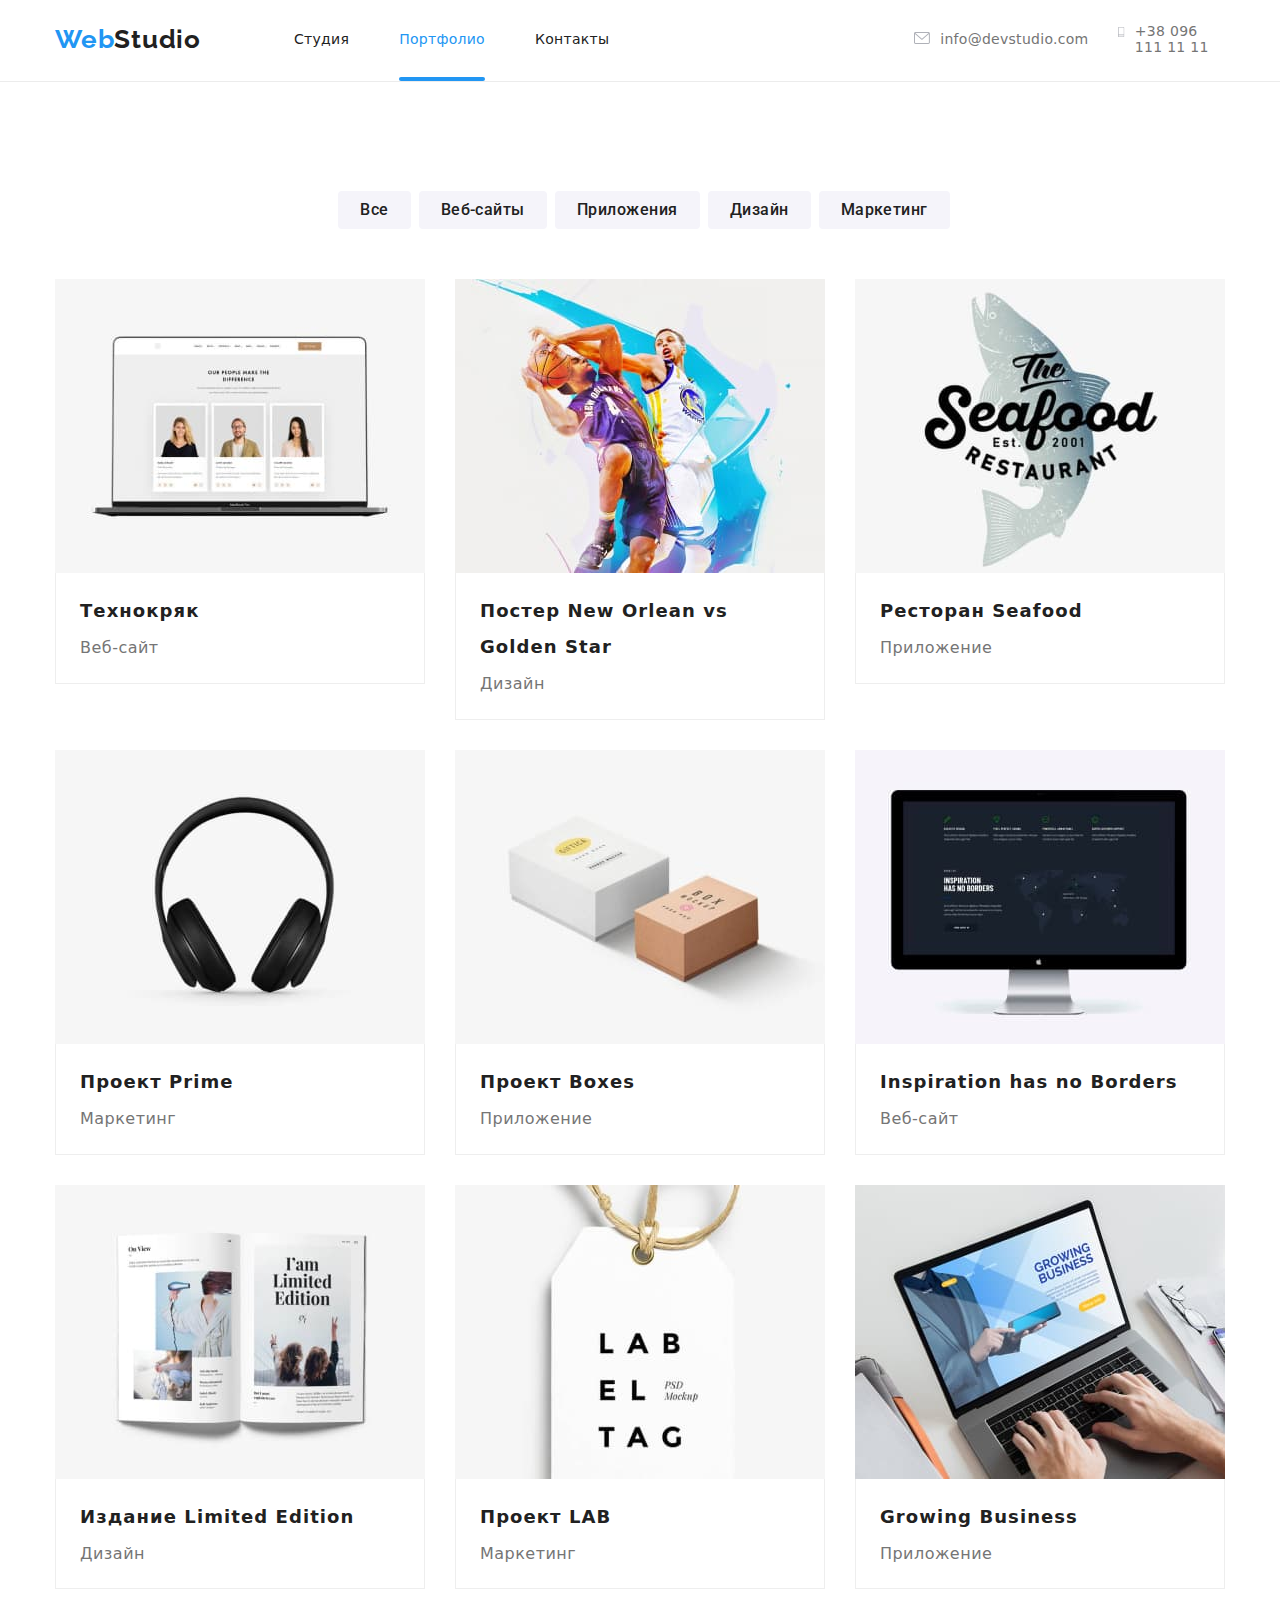
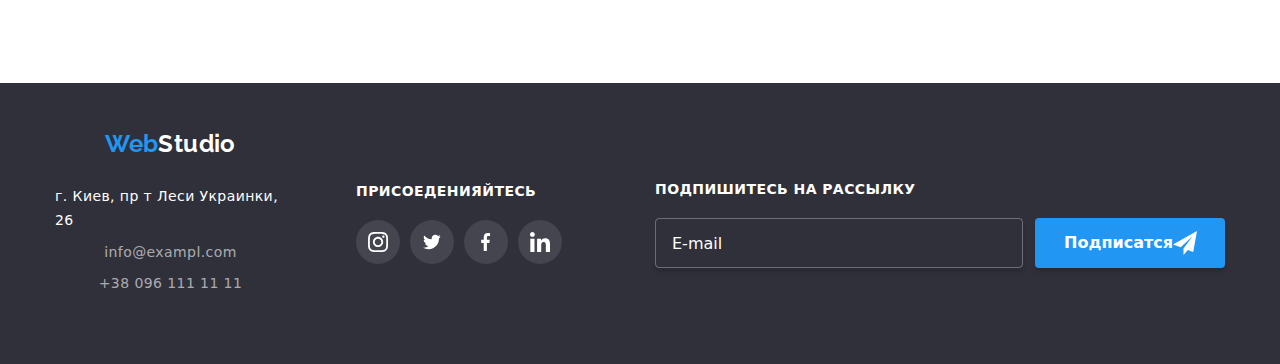
==== portfolio.html @ 2aa5ea55 "первая заливка" ====
<!DOCTYPE html>
<html lang="en">
<head>
    <meta charset="UTF-8">
    <meta http-equiv="X-UA-Compatible" content="IE=edge">
    <meta name="viewport" content="width=device-width, initial-scale=1.0">
    <title>portfolio</title>
    <!-- <link href="./styles.css" rel="stylesheet"> -->
        <link rel="stylesheet" href="./css/styles.min.css" />
    <link href="https://fonts.googleapis.com/css2?family=Raleway:wght@700&family=Roboto:wght@400;500;700;900&display=swap"
        rel="stylesheet">
        <link rel="stylesheet" href="https://cdnjs.cloudflare.com/ajax/libs/modern-normalize/0.2.0/modern-normalize.min.css" />
</head>
<body>
    <header id="dd" class="header ">
    
        <div class="container header_container">
            <a class="logo logo-header" href="index.html">Web<span class="header-logo_span">Studio</span></a>
            <ul class="menu menu-navigation ">
                <li class="menu-navigation_item">
                    <a class="current-page current-link" href="index.html "><span>Студия</span></a>
                </li>
                <li class=" menu-navigation_item">
                    <a class="portfolio-current-page current-page menu-navigation_portfolio" href="portfolio.html">Портфолио</a>
                </li>
                <li class=" menu-navigation_item">
                    <a class="current-link current-page" href="">Контакты</a>
                </li>
            </ul>
            <button type="button" class="menu-button " aria-expanded="false" data-menu-button>
                <svg class="menu-button_animate" width="40" height="40" aria-label="Переключатель мобилного меню">
                    <use class="icon-cross" href="./images/sprite.svg#icon-x-mobil"></use>
                    <use class="icon-menu" href="./images/sprite.svg#icon-3-line"></use>
                </svg>
            </button>
            <div class="mobile-window" data-menu>
                <div class="mob-navigation">
                    <ul class="menu mob-menu-navigation ">
                        <li class="mob-menu-navigation_item ">
                            <a class=" mob-link " href=" "><span>Студия</span></a>
                        </li>
                        <li class="mob-menu-navigation_item">
                            <a class=" mob-link" href="portfolio.html">Портфолио</a>
                        </li>
                        <li class="mob-menu-navigation_item">
                            <a class=" mob-link" href="">Контакты</a>
                        </li>
                    </ul>
                </div>
    
                <div class="mob-contacts">
                    <a class="mob-contacts-tel" href="tel:+380961111111">
                        +38 096 111 11 11</a>
                    <a class="mob-contacts-mail " href="mailto:info@devstudio.com">
                        info@devstudio.com</a>
                    <div class="mob-social-sessions">
                        <ul class="mob-social-sessions-list menu">
                            <li class="mob-social-sessions-item"> <a href="" class="mob-social-sessions-link">instagram</a>
                            </li>
                            <li class="mob-social-sessions-item"> <a href="" class="mob-social-sessions-link">twitter</a>
                            </li>
                            <li class="mob-social-sessions-item"> <a href="" class="mob-social-sessions-link">facebook</a>
                            </li>
                            <li class="mob-social-sessions-item"> <a href="" class="mob-social-sessions-link">linkedln</a>
                            </li>
    
                        </ul>
    
                    </div>
                </div>
    
            </div>
            </nav>
    
            <div class="contacts ">
    
                <a class="contact_link contact_link--first  " href="mailto:info@devstudio.com">
                    <svg class="contacts_icon  " width="16" height="12">
                        <use href="./images/sprite.svg#icon-mail"></use>
                    </svg>info@devstudio.com</a>
    
                <a class="contact_link" href="tel:+380961111111">
    
                    <svg class="contacts_icon " width="10" height="16">
                        <use href="./images/sprite.svg#icon-mobilka"></use>
                    </svg>+38 096 111 11 11</a>
            </div>
    
    
        </div>
    </header>
    <!-- <header id="dd" class="header ">
        <div class="container header_container">
    <a class="logo logo-header" href="index.html">Web<span class="header-logo_span">Studio</span></a>
    <ul class="menu menu-navigation ">
        <li class="menu-navigation_item">
            <a class="current-page current-link" href="index.html "><span>Студия</span></a>
        </li>
        <li class=" menu-navigation_item">
            <a class="portfolio-current-page current-page menu-navigation_portfolio" href="portfolio.html">Портфолио</a>
        </li>
        <li class=" menu-navigation_item">
            <a class="current-link current-page" href="">Контакты</a>
        </li>
    </ul>
    <button type="button" class="menu-button " aria-expanded="false" data-menu-button>
        <svg class="menu-button_animate" width="40" height="40" aria-label="Переключатель мобилного меню">
            <use class="icon-cross" href="./images/sprite.svg#icon-x-mobil"></use>
            <use class="icon-menu" href="./images/sprite.svg#icon-3-line"></use>
        </svg>
    </button>
    <div class="mobile-window" data-menu>
        <div class="mob-navigation">
            <ul class="menu mob-menu-navigation ">
                <li class="mob-menu-navigation_item ">
                    <a class=" mob-link " href=" "><span>Студия</span></a>
                </li>
                <li class="mob-menu-navigation_item">
                    <a class=" mob-link" href="portfolio.html">Портфолио</a>
                </li>
                <li class="mob-menu-navigation_item">
                    <a class=" mob-link" href="">Контакты</a>
                </li>
            </ul>
        </div>
    
        <div class="mob-contacts">
            <a class="mob-contacts-tel" href="tel:+380961111111">
                +38 096 111 11 11</a>
            <a class="mob-contacts-mail " href="mailto:info@devstudio.com">
                info@devstudio.com</a>
            <div class="mob-social-sessions">
                <ul class="mob-social-sessions-list menu">
                    <li class="mob-social-sessions-item"> <a href="" class="mob-social-sessions-link">instagram</a></li>
                    <li class="mob-social-sessions-item"> <a href="" class="mob-social-sessions-link">twitter</a></li>
                    <li class="mob-social-sessions-item"> <a href="" class="mob-social-sessions-link">facebook</a></li>
                    <li class="mob-social-sessions-item"> <a href="" class="mob-social-sessions-link">linkedln</a></li>
    
                </ul>
    
            </div>
        </div>
      
            <div class="contacts ">
    
                <a class="contact_link contact_link--first  " href="mailto:info@devstudio.com">
                    <svg class="contacts_icon  " width="16" height="12">
                        <use href="./images/sprite.svg#icon-mail"></use>
                    </svg>info@devstudio.com</a>
    
                <a class="contact_link" href="tel:+380961111111">
    
                    <svg class="contacts_icon " width="10" height="16">
                        <use href="./images/sprite.svg#icon-mobilka"></use>
                    </svg>+38 096 111 11 11</a>
            </div>
    
        </div>
    </header> -->
    <main>
        <section class="hero-portfolio">
            <div class="container container-potfolio-hero">
            <h1 class="portfolio-title visually-hidden">Filter</h1>
                <ul class="directions-list menu">
                <li class="directions-list_item ">
                    <button class="directions-list_button" type="button">Все</button>
                </li>
                <li class="directions-list_item ">
                    <button class="directions-list_button" type="button">Веб-сайты</button>
                </li>
                <li class="directions-list_item">
                    <button class="directions-list_button" type="button">Приложения</button>
                </li>
                <li class="directions-list_item">
                    <button class="directions-list_button" type="button">Дизайн</button>
                </li>
                <li class="directions-list_item">
                    <button class=" directions-list_button" type="button">Маркетинг</button>
                </li>
            </ul>
</div>
<div class=" texnocrack container">
            <ul class="texnocrack_grid menu ">
                <li class="texnocrack_item ">
                    <a href="#smd" class="texnocrack_link">      
                        <div class="texnocrack_image-wrapper"> 

                            <picture>
                                <source srcset="./images/portfolio/desktop/portfoliolink1desktop.jpg 1x, ./images/portfolio/desktop/portfoliolink1desktop@2x.jpg 2x"
                                    type="image/jpeg" media="(min-width: 1200px)" />
                            
                                <source srcset="./images/portfolio/tablet/portfoliolink1tablet.jpg 1x, ./images/portfolio/tablet/portfoliolink1tablet@2x.jpg 2x" type="image/jpeg"
                                    media="(min-width: 768px)" />
                            
                                <source srcset="./images/portfolio/mobile/portfoliolink1mobile.jpg 1x, ./images/portfolio/mobile/portfoliolink1mobile@2x.jpg 2x" type="image/jpeg"
                                    media="(max-width: 767px)" />

                             <img class="texnocrack_image" src="./images/ноутбук.jpg" alt="ноут" width="450" /> 
                            </picture>

                           
                                <div class="texnocrack_screen-wrapper">
                                    <p class="texnocrack_screen">Технокряк это современная площадка распространения коронавируса. 
                                                 Компании используют эту платформу для цифрового
                                                 шпионажа и атак на защищённые сервера конкурентов</p>
                                                
                                </div>
                        </div>
                        <div class="texnocrack_trumb container-project-li">  
                            <h3 class="texnocrack_h">Технокряк</h3>
                                <p class="texnocrack_p">Веб-сайт</p>
                        </div> 
                     </a>
                </li>

                <li class="texnocrack_item">
                    <a href="#smd" class="texnocrack_link">
                        <div class="texnocrack_image-wrapper">
                                <picture>
                                    <source
                                        srcset="./images/portfolio/desktop/portfoliolink2desktop.jpg 1x, ./images/portfolio/desktop/portfoliolink2desktop@2x.jpg 2x"
                                        type="image/jpeg" media="(min-width: 1200px)" />
                                
                                    <source
                                        srcset="./images/portfolio/tablet/portfoliolink2tablet.jpg 1x, ./images/portfolio/tablet/portfoliolink2tablet@2x.jpg 2x"
                                        type="image/jpeg" media="(min-width: 768px)" />
                                
                                    <source
                                        srcset="./images/portfolio/mobile/portfoliolink2mobile.jpg 1x, ./images/portfolio/mobile/portfoliolink2mobile@2x.jpg 2x"
                                        type="image/jpeg" media="(max-width: 767px)" />
                                
                                    <img class="texnocrack_image" src="./images/баскетбол.jpg" alt="ресторан" width="450" />
                                </picture>

                                <div class="texnocrack_screen-wrapper">
                                    <p class="texnocrack_screen">
                                                Технокряк это современная площадка распространения коронавируса.
                                                Компании используют эту платформу для цифрового
                                                шпионажа и атак на защищённые сервера конкурентов</p>
                                </div>
                        </div>
                    <div class="texnocrack_trumb">
                        <h3 class="texnocrack_h">Постер New Orlean vs Golden Star</h3>
                            <p class="texnocrack_p">Дизайн</p>
                   </div>
                   </a>
                </li>

                <li class="texnocrack_item">
                    <a href="#smd" class="texnocrack_link">
                        <div class="texnocrack_image-wrapper">
                                <picture>
                                    <source
                                        srcset="./images/portfolio/desktop/portfoliolink3desktop.jpg 1x, ./images/portfolio/desktop/portfoliolink3desktop@2x.jpg 2x"
                                        type="image/jpeg" media="(min-width: 1200px)" />
                                
                                    <source
                                        srcset="./images/portfolio/tablet/portfoliolink3tablet.jpg 1x, ./images/portfolio/tablet/portfoliolink3tablet@2x.jpg 2x"
                                        type="image/jpeg" media="(min-width: 768px)" />
                                
                                    <source
                                        srcset="./images/portfolio/mobile/portfoliolink3mobile.jpg 1x, ./images/portfolio/mobile/portfoliolink3mobile@2x.jpg 2x"
                                        type="image/jpeg" media="(max-width: 767px)" />
                                
                                    <img class="texnocrack_image" src="./images/ресторан.jpg" alt="ресторан" width="450" />
                                </picture>
                       
                               <div class="texnocrack_screen-wrapper">
                                  <p class="texnocrack_screen">Технокряк это современная площадка распространения коронавируса.
                                                 Компании используют эту платформу для цифрового
                                                 шпионажа и атак на защищённые сервера конкурентов </p>
                                </div>
                        </div>
                    <div class="texnocrack_trumb"> 
                        <h3 class="texnocrack_h">Ресторан Seafood</h3>
                            <p class="texnocrack_p">Приложение</p>
                    </div>
                    </a>
                </li>

                <li class="texnocrack_item">
                    <a href="#smd" class="texnocrack_link">
                        <div class="texnocrack_image-wrapper">
                            <picture>
                                <source
                                    srcset="./images/portfolio/desktop/portfoliolink4desktop.jpg 1x, ./images/portfolio/desktop/portfoliolink4desktop@2x.jpg 2x"
                                    type="image/jpeg" media="(min-width: 1200px)" />
                            
                                <source
                                    srcset="./images/portfolio/tablet/portfoliolink4tablet.jpg 1x, ./images/portfolio/tablet/portfoliolink4tablet@2x.jpg 2x"
                                    type="image/jpeg" media="(min-width: 768px)" />
                            
                                <source
                                    srcset="./images/portfolio/mobile/portfoliolink4mobile.jpg 1x, ./images/portfolio/mobile/portfoliolink4mobile@2x.jpg 2x"
                                    type="image/jpeg" media="(max-width: 767px)" />
                            
                                <img class="texnocrack_image" src="./images/наушники.jpg" alt="наушники" width="450" />
                            </picture>
                          
                                <div class="texnocrack_screen-wrapper">
                                    <p class="texnocrack_screen">Технокряк это современная площадка распространения коронавируса.
                                                Компании используют эту платформу для цифрового
                                                шпионажа и атак на защищённые сервера конкурентов</p>
                                </div>
                        </div>
                    <div class="texnocrack_trumb">  
                        <h3 class="texnocrack_h">Проект Prime</h3>
                           <p class="texnocrack_p">Маркетинг</p>
                    </div>
                    </a>
                </li>

                <li class="texnocrack_item">
                    <a href="#smd" class="texnocrack_link">
                        <div class="texnocrack_image-wrapper">
                            <picture>
                                <source
                                    srcset="./images/portfolio/desktop/portfoliolink5desktop.jpg 1x, ./images/portfolio/desktop/portfoliolink5desktop@2x.jpg 2x"
                                    type="image/jpeg" media="(min-width: 1200px)" />
                            
                                <source
                                    srcset="./images/portfolio/tablet/portfoliolink5tablet.jpg 1x, ./images/portfolio/tablet/portfoliolink5tablet@2x.jpg 2x"
                                    type="image/jpeg" media="(min-width: 768px)" />
                            
                                <source
                                    srcset="./images/portfolio/mobile/portfoliolink5mobile.jpg 1x, ./images/portfolio/mobile/portfoliolink5mobile@2x.jpg 2x"
                                    type="image/jpeg" media="(max-width: 767px)" />
                            
                                <img class="texnocrack_image" src="./images/коробки.jpg" alt="коробки" width="450" />
                            </picture>
                        
                                <div class="texnocrack_screen-wrapper">
                                    <p class="texnocrack_screen">Технокряк это современная площадка распространения коронавируса.
                                                Компании используют эту платформу для цифрового
                                                шпионажа и атак на защищённые сервера конкурентов</p>
                                </div>
                       </div>
                    <div class="texnocrack_trumb">
                        <h3 class="texnocrack_h">Проект Boxes</h3>
                        <p class="texnocrack_p">Приложение</p>
                    </div>
                    </a>
                </li>

                <li class="texnocrack_item">
                    <a href="#smd" class="texnocrack_link">
                        <div class="texnocrack_image-wrapper">
                                <picture>
                                    <source
                                        srcset="./images/portfolio/desktop/portfoliolink6desktop.jpg 1x, ./images/portfolio/desktop/portfoliolink6desktop@2x.jpg 2x"
                                        type="image/jpeg" media="(min-width: 1200px)" />
                                
                                    <source
                                        srcset="./images/portfolio/tablet/portfoliolink6tablet.jpg 1x, ./images/portfolio/tablet/portfoliolink6tablet@2x.jpg 2x"
                                        type="image/jpeg" media="(min-width: 768px)" />
                                
                                    <source
                                        srcset="./images/portfolio/mobile/portfoliolink6mobile.jpg 1x, ./images/portfolio/mobile/portfoliolink6mobile@2x.jpg 2x"
                                        type="image/jpeg" media="(max-width: 767px)" />
                                
                                    <img class="texnocrack_image" src="./images/монитор.jpg" alt="монитор" width="450" />
                                </picture>
                            
                                <div class="texnocrack_screen-wrapper">
                                    <p class="texnocrack_screen">Технокряк это современная площадка распространения коронавируса.
                                                Компании используют эту платформу для цифрового
                                                шпионажа и атак на защищённые сервера конкурентов</p>
                                </div>
                    </div>
                     <div class="texnocrack_trumb">
                        <h3 class="texnocrack_h">Inspiration has no Borders</h3>
                        <p class="texnocrack_p">Веб-сайт</p>
                    </div>
                    </a>
                </li>

                <li class="texnocrack_item"> 
                    <a href="#smd" class="texnocrack_link">
                        <div class="texnocrack_image-wrapper">
                            <picture>
                                <source
                                    srcset="./images/portfolio/desktop/portfoliolink7desktop.jpg 1x, ./images/portfolio/desktop/portfoliolink7desktop@2x.jpg 2x"
                                    type="image/jpeg" media="(min-width: 1200px)" />
                            
                                <source
                                    srcset="./images/portfolio/tablet/portfoliolink7tablet.jpg 1x, ./images/portfolio/tablet/portfoliolink7tablet@2x.jpg 2x"
                                    type="image/jpeg" media="(min-width: 768px)" />
                            
                                <source
                                    srcset="./images/portfolio/mobile/portfoliolink7mobile.jpg 1x, ./images/portfolio/mobile/portfoliolink7mobile@2x.jpg 2x"
                                    type="image/jpeg" media="(max-width: 767px)" />
                            
                                <img class="texnocrack_image" src="./images/книга.jpg" alt="книга" width="450" />
                            </picture>
           
                                <div class="texnocrack_screen-wrapper">
                                      <p class="texnocrack_screen">Технокряк это современная площадка распространения коронавируса.
                                                 Компании используют эту платформу для цифрового
                                                 шпионажа и атак на защищённые сервера конкурентов</p>
                       
                                </div>
                        </div>
                     <div class="texnocrack_trumb">
                        <h3 class="texnocrack_h">Издание Limited Edition</h3>
                        <p class="texnocrack_p">Дизайн</p>
                     </div>
                    </a>
                </li>

                <li class="texnocrack_item">
                    <a href="#smd" class="texnocrack_link">
                        <div class="texnocrack_image-wrapper ">
                                <picture>
                                    <source
                                        srcset="./images/portfolio/desktop/portfoliolink8desktop.jpg 1x, ./images/portfolio/desktop/portfoliolink8desktop@2x.jpg 2x"
                                        type="image/jpeg" media="(min-width: 1200px)" />
                                
                                    <source
                                        srcset="./images/portfolio/tablet/portfoliolink8tablet.jpg 1x, ./images/portfolio/tablet/portfoliolink8tablet@2x.jpg 2x"
                                        type="image/jpeg" media="(min-width: 768px)" />
                                
                                    <source
                                        srcset="./images/portfolio/mobile/portfoliolink8mobile.jpg 1x, ./images/portfolio/mobile/portfoliolink8mobile@2x.jpg 2x"
                                        type="image/jpeg" media="(max-width: 767px)" />
                                
                                    <img class="texnocrack_image" src="./images/этикетка.jpg" alt="этикетка" width="450" />
                                </picture>

                                <div class="texnocrack_screen-wrapper">
                                  <p class="texnocrack_screen">Технокряк это современная площадка распространения коронавируса.
                                             Компании используют эту платформу для цифрового
                                             шпионажа и атак на защищённые сервера конкурентов</p>
                                </div>
                        </div>
                    <div class="texnocrack_trumb">
                        <h3 class="texnocrack_h">Проект LAB</h3>
                        <p class="texnocrack_p">Маркетинг</p>
                    </div>
                    </a>
                </li>

                <li class="texnocrack_item">
                    <a href="#smd" class="texnocrack_link">
                        <div class="texnocrack_image-wrapper">
                            <picture>
                                <source
                                    srcset="./images/portfolio/desktop/portfoliolink9desktop.jpg 1x, ./images/portfolio/desktop/portfoliolink9desktop@2x.jpg 2x"
                                    type="image/jpeg" media="(min-width: 1200px)" />
                            
                                <source
                                    srcset="./images/portfolio/tablet/portfoliolink9tablet.jpg 1x, ./images/portfolio/tablet/portfoliolink9tablet@2x.jpg 2x"
                                    type="image/jpeg" media="(min-width: 768px)" />
                            
                                <source
                                    srcset="./images/portfolio/mobile/portfoliolink9mobile.jpg 1x, ./images/portfolio/mobile/portfoliolink9mobile@2x.jpg 2x"
                                    type="image/jpeg" media="(max-width: 767px)" />
                            
                                <img  class="texnocrack_image" src="./images/ноутбук1.jpg" alt="ноутбук1" width="450" />
                            </picture>
                
                                <div class="texnocrack_screen-wrapper">
                                    <p class="texnocrack_screen ">Технокряк это современная площадка распространения коронавируса.
                                            Компании используют эту платформу для цифрового
                                            шпионажа и атак на защищённые сервера конкурентов</p>
                                </div>
                        </div>
                    <div class="texnocrack_trumb">
                         <h3 class="texnocrack_h">Growing Business</h3>
                         <p class="texnocrack_p">Приложение</p>
                    </div> 
                   </a> 
                 </li>
             
            </ul>
            </div>
        </section>

    <!-- </main> -->
    <footer class="footer">
        <div class="footer_container container">
    
            <div class="footer-contacts">
               <a class="logo logo-link logo-position" href="#header">Web<span class="logo_label">Studio</span></a>
                <address class="address ">г. Киев, пр т Леси Украинки, 26</address>
                <ul class="menu menu-contacts">
                    <li>
                        <a class="mail menu-contacts_link " href="mailto:info@exampl.com">info@exampl.com</a>
                    </li> 
                    <li>
                        <a class="tel menu-contacts_link" href="tel:+380961111111">+38 096 111 11 11</a>
                    </li>
                </ul>
            </div>
    
            <div class="footer-icons ">
                <div class="footer-icons_p"><p class="footer-icons-title">Присоеденияйтесь</p></div>
                <ul class="menu menu-icons">
    
                    <li>
                        <a class="menu-icons_card menu-icons_card-first " href="" target="_blank" rel="noopener noreferrer">
                            <svg class="nk-icon" width="20" height="20">
                                <use href="./images/sprite.svg#icon-foto"></use>
                            </svg></a>
                    </li>
                    <li>
                        <a class="menu-icons_card " href="" target="_blank" rel="noopener noreferrer">
                            <svg class="nk-icon" width="20 " height="16">
                                <use href="./images/sprite.svg#icon-twitter"></use>
                            </svg></a>
                    </li>
                    <li>
                        <a class="menu-icons_card" href="" target="_blank" rel="noopener noreferrer">
                            <svg class="nk-icon" width="10" height="20">
                                <use href="./images/sprite.svg#icon-facebook"></use>
                            </svg></a>
                    </li>
                    <li>
                        <a class="menu-icons_card" href="" target="_blank" rel="noopener noreferrer">
                            <svg class="nk-icon" width="20" height="20">
                                <use href="./images/sprite.svg#icon-instagram"></use>
                            </svg></a>
                    </li>
                </ul>
            </div>
            <div class=" form-wrapper">
                <p class="form-wrapper_p footer-icons-title">Подпишитесь на рассылку</p>
                <form class="footer-form">
                    <label for="footer_email"></label>
                    <div class="input-button">
                        <input type="email" name="email" id="footer_email" class="input-footer" placeholder="E-mail">
                        <button type="submit" class="button-footer ">Подписатся
                            <svg class=" airbus-icon" width="24" height="24">
                                <use href="./images/icons.svg#icon-airbus"></use>
                            </svg></button>
                    </div>
                </form>
            </div>
        </div>
    </footer>
<script src="./js/mobile-menu.js"></script>
</body>
</html>
---- css/styles.min.css ----
:root{--brand-color:#E5E5E5;--header-color:#FFFFFF;--nk-color:#F5F4FA;--hero-footer:#2F303A;--blue-color:#2196F3;--h-color:#212121;--brand-letter:#757575;--link-font:'Raleway', sans-serif;--title-h:font-weight: 500}.container{padding-left:15px;padding-right:15px;width:100%;margin-right:auto;margin-left:auto}@media screen and (min-width: 480px){.container{max-width:480px}}@media screen and (min-width: 768px){.container{max-width:768px}}@media screen and (min-width: 1200px){.container{max-width:1200px}}body{background-color:var(--brand-color);font-family:'Roboto', sans-serif;font-style:Regular;font-weight:400;font-size:14px;line-height:1.71;letter-spacing:0.03em}h1,h2,h3,h4,h5,h6,p{margin-top:0}.li-nd li,.auth-nav li,.site-nav li{list-style:none}.menu{margin:0;padding:0;list-style:none}.logo{text-decoration:none;color:inherit;font-family:var(--link-font);font-weight:700;font-size:26px;line-height:1.2;color:var(--blue-color);margin-left:0px;margin-right:93px}.visually-hidden{position:absolute !important;clip:rect(1px 1px 1px 1px);clip:rect(1px, 1px, 1px, 1px);padding:0 !important;border:0 !important;height:1px !important;width:1px !important;overflow:hidden}.button{display:block;height:50px;border-radius:4px;min-width:200px;margin-left:auto;margin-right:auto;font-weight:700;font-size:16px;background-color:var(--blue-color);color:var(--header-color);box-shadow:0px 4px 4px rgba(0,0,0,0.15);border:none;transition:transform 250ms cubic-bezier(0.4, 0, 0.2, 1);transform:scale(1)}.button:hover,.button:focus{background-color:#2196f3;border:none;box-shadow:0px 4px 4px rgba(0,0,0,0.15);transition:transform 250ms cubic-bezier(0.4, 0, 0.2, 1);transform:scale(1.05)}.button-footer{display:flex;align-items:center;text-align:center;justify-content:space-between;height:50px;width:200px;font-weight:700;font-size:16px;background-color:var(--blue-color);color:var(--header-color);box-shadow:0px 4px 4px rgba(0,0,0,0.15);border-radius:4px;border:none;transition:transform 250ms cubic-bezier(0.4, 0, 0.2, 1);transform:scale(1);padding:0;padding-left:29px;padding-right:28px;margin-left:auto;margin-right:auto}.airbus-icon{display:inline;content:'';width:24px;height:24px;fill:#fff;transition-property:fill;transition:fill 250ms cubic-bezier(0.4, 0, 0.2, 1)}.button-footer:hover .airbus-icon,.button-footer:focus .airbus-icon{transition:fill 250ms cubic-bezier(0.4, 0, 0.2, 1);fill:chartreuse}.button-footer:hover,.button-footer:focus{background-color:#2196f3;border:none;box-shadow:0px 4px 4px rgba(0,0,0,0.15);transition:transform 250ms cubic-bezier(0.4, 0, 0.2, 1);transform:scale(1.1)}.form{display:flex;flex-direction:column;max-width:448px;margin:0;margin-left:auto;margin-right:auto}.form_title-modal{margin:0;margin-bottom:12px;display:block;font-family:Roboto;font-weight:700;font-size:20px;line-height:1.5;text-align:center;letter-spacing:0.03em;color:#212121}@media screen and (min-width: 1200px){.form_title-modal{line-height:1.15}}.form_field{position:relative;margin:0;display:flex;flex-direction:column;margin-bottom:10px}.form_label{padding:0;padding-bottom:4px;font-family:Roboto;font-weight:400;font-size:12px;line-height:1.17;letter-spacing:0.01em;color:#757575}.input_modal{padding:0;outline:none;padding-left:35px;display:inline-block;width:100%;height:40px;border:1px solid rgba(33,33,33,0.2);border-radius:4px;transition:transform 250ms cubic-bezier(0.4, 0, 0.2, 1);transform:scale(1)}.input_modal:hover ~ .svg-modal-icon,.input_modal:focus ~ .svg-modal-icon{fill:var(--blue-color);transition:fill 250ms cubic-bezier(0.4, 0, 0.2, 1)}.input_modal:hover,.input_modal:focus{outline:none;border-color:#2196f3;transition:border-color,transform 250ms cubic-bezier(0.4, 0, 0.2, 1);transform:scale(1.02)}.svg-modal-icon{display:inline;position:absolute;width:18px;height:18px;bottom:0%;left:0%;transform:translate(15px, -11px)}.form_field-textarea{max-width:448px;position:relative;margin:0;display:flex;flex-direction:column;margin-bottom:20px}.input_textarea{display:block;max-width:448px;height:120px;padding:12px 16px;border:1px solid rgba(33,33,33,0.2);border-radius:4px;outline:none;transition:transform 250ms cubic-bezier(0.4, 0, 0.2, 1);transform:scale(1);resize:none}.input_textarea:hover,.input_textarea:focus{outline:none;border-color:#2196f3;transition:border-color,transform 250ms cubic-bezier(0.4, 0, 0.2, 1);transform:scale(1.02)}.form_checkbox{position:relative;display:block;max-width:423px;height:15px;padding-left:23px;margin-left:auto;margin-right:auto;margin-bottom:31px}@media screen and (max-width: 479.98px){.form_checkbox{margin-bottom:60px}}@media screen and (min-width: 1200px){.form_checkbox{margin-bottom:30px}}.input_modal1{position:absolute;-webkit-appearance:none;-moz-appearance:none;appearance:none;overflow:hidden;clip:rect(0 0 0 0)}.input_modal1:checked ~ * .form_span-checkbox{background-color:#2196f3;border:2px solid #2196f3;transition:transform 250ms cubic-bezier(0.4, 0, 0.2, 1);transform:scale(1.2)}.form_label-checkbox{display:flex;flex-direction:row;max-width:400px;height:14px}@media screen and (max-width: 1199.98px){.form_label-checkbox{display:block}}.form_span-checkbox{display:block;left:0px;top:5px;position:absolute;width:16px;height:15px;border:2px solid #212121;border-radius:4px;transition:transform 250ms cubic-bezier(0.4, 0, 0.2, 1);transform:scale(1)}.form_svg-checkbox{fill:white;display:inline-block;position:absolute;width:16px;height:15px;left:-2px;top:-2px}.form_content-licenze{margin:0;display:inline;font-family:Roboto;font-weight:400;font-size:12px;line-height:1.17;letter-spacing:0.03em;color:#757575}@media screen and (min-width: 1200px){.form_content-licenze{font-size:14px;line-height:1.71}}.form_licenze-a{font-family:Roboto;display:inline;font-weight:400;font-size:12px;line-height:1.17;letter-spacing:0.03em;color:#2196f3;padding-left:2px}@media screen and (min-width: 1200px){.form_licenze-a{font-size:14px;line-height:1.71}}.form_licenze-a:hover,.form_licenze-a:focus{color:#5fee30;transition:transform 250ms cubic-bezier(0.4, 0, 0.2, 1)}.form-wrapper{display:flex;flex-direction:column;width:100%;max-width:450px;height:100%;padding-top:3px;margin-left:auto;margin-right:auto}@media screen and (min-width: 1200px){.form-wrapper{max-width:570px;margin-left:93px}}.form-wrapper_p{margin:0;margin-bottom:20px}.footer-form{display:flex;flex-direction:column;justify-content:center;align-items:center}.input-button{display:flex;width:100%;flex-direction:column;justify-content:center;align-items:center}@media screen and (min-width: 1200px){.input-button{width:570px;flex-direction:row;flex-wrap:nowrap}}.input-footer{display:block;width:100%;height:50px;background-color:inherit;border:1px solid rgba(255,255,255,0.3);box-shadow:0px 4px 4px rgba(0,0,0,0.15);border-radius:4px;padding-left:16px;margin-bottom:20px;margin-left:auto;margin-right:auto}@media screen and (min-width: 1200px){.input-footer{margin-right:12px;margin-bottom:0px}}input[type='email']{color:#ffffff;font-weight:400;font-size:16px;line-height:1.25;letter-spacing:3%}input[type='email']::-webkit-input-placeholder{color:#ffffff}input[type='email']:-ms-input-placeholder{color:#ffffff}input[type='email']::-ms-input-placeholder{color:#ffffff}input[type='email']::placeholder{color:#ffffff}.backdrop{position:fixed;top:0;left:0;bottom:0;right:0;background-color:rgba(0,0,0,0.2);opacity:1;transition:opacity 500ms cubic-bezier(0.4, 0, 0.2, 1);overflow-y:scroll}.backdrop.is-hidden{opacity:0;pointer-events:none}.modal{padding-top:40px;padding-bottom:40px;padding-left:41px;padding-right:39px;position:absolute;top:50%;left:50%;height:609px;width:100%;max-width:290px;background-color:#ffffff;box-shadow:0px 1px 3px rgba(0,0,0,0.12),0px 1px 1px rgba(0,0,0,0.14),0px 2px 1px rgba(0,0,0,0.2);border-radius:4px;transform:translate(-50%, -50%) scale(1);transition:transform 500ms cubic-bezier(0.4, 0, 0.2, 1)}@media screen and (max-width: 479.98px){.modal{height:670px}}@media screen and (min-width: 480px){.modal{max-width:450px}}@media screen and (min-width: 1200px){.modal{max-width:528px;height:581px}}.backdrop.is-hidden .modal{transform:translate(-50%, -50%) scale(1.1)}.close-bacdrop{outline:none;position:absolute;right:8px;top:8px;width:30px;height:30px;border-radius:50%;background-color:#ffffff;border:1px solid rgba(0,0,0,0.1);transition:transform 250ms cubic-bezier(0.4, 0, 0.2, 1);transform:scale(1)}.close-svg{display:block;content:'';width:11px;height:11px;background-color:#ffffff;border-radius:50%;transition:transform 250ms cubic-bezier(0.4, 0, 0.2, 1);transform:translateX(3px) scale(1)}.close-bacdrop:hover,.close-bacdrop:focus{cursor:pointer;transition:transform 250ms cubic-bezier(0.4, 0, 0.2, 1);transform:scale(1.1)}.close-bacdrop:hover .close-svg,.close-bacdrop:focus.close-svg{fill:var(--blue-color);transition:transform 250ms cubic-bezier(0.4, 0, 0.2, 1);transform:scale(1.1) translateX(3px)}.hero_name{visibility:hidden;margin-bottom:0px;padding-top:0px}.os_title{display:flex;padding-top:0px}.portfolio-title{padding:0px;margin:0px}.hero__content{display:block;margin-bottom:30px;margin-right:auto;margin-left:auto;width:auto;width:auto;height:84px}@media screen and (min-width: 320px){.hero__content{width:290px;height:84px}}@media screen and (min-width: 480px){.hero__content{width:360px;height:84px}}@media screen and (min-width: 768px){.hero__content{width:360px;height:84px}}@media screen and (min-width: 1200px){.hero__content{width:696px;height:120px;padding:0 30px}}.hero_title{font-weight:900;font-size:26px;line-height:1.62;text-transform:uppercase;text-align:center;letter-spacing:0.06em;color:var(--header-color)}@media screen and (max-width: 479.98px){.hero_title{font-size:22px;line-height:1.8}}@media screen and (min-width: 1200px){.hero_title{font-weight:900;font-size:44px;line-height:1.36}}.directions_title{padding-bottom:50px;margin-bottom:0px;font-weight:700;font-size:36px;line-height:1.17px;text-align:center;letter-spacing:0.03em}.team_title{display:block;font-weight:700;font-size:28px;line-height:1.18;text-align:center;letter-spacing:0.03em;color:var(--h-color)}@media screen and (min-width: 1200px){.team_title{font-size:36px;line-height:1.17}}.clients_title{text-align:center;margin-bottom:30px;font-weight:700;line-height:1.18;font-style:normal;font-size:28px;letter-spacing:0.03em;color:#212121}@media screen and (min-width: 1200px){.clients_title{font-size:36px;line-height:1.17;margin-bottom:50px}}.menu-button{z-index:10;outline:none;position:absolute;top:10px;right:15px;display:inline-block;margin:0;padding:0;border:none;background-color:transparent}@media screen and (min-width: 767.98px){.menu-button{display:none}}.menu-button .icon-cross{display:none}.menu-button.is-open .icon-cross{display:block}.menu-button.is-open .icon-menu{display:none}.menu-button_animate{transition:transform 250ms cubic-bezier(0.4, 0, 0.2, 1);transform:scale(1)}.menu-button_animate:hover{fill:var(--blue-color);transition:transform 250ms cubic-bezier(0.4, 0, 0.2, 1);transform:scale(1.2)}.mobile-window{position:fixed;overflow-y:scroll;padding-top:48px;padding-left:40px;z-index:2;display:none;background-color:#ffffff;padding-right:83px;padding-left:40px;padding-top:48px;padding-bottom:48px;text-align:center;font-size:20px}.mobile-window.is-open{display:block}@media screen and (min-width: 767.98px){.mobile-window.is-open{display:none}}@media screen and (max-width: 767.98px){.mobile-window{position:absolute;top:0%;left:0;width:100%;height:796px}}.mob-navigation,.mob-contacts{height:60px;width:70px}.mob-navigation{width:100%;margin-bottom:306px;height:auto}.mob-menu-navigation{display:flex;flex-direction:column;justify-content:center;align-items:flex-start;margin-top:0;margin-bottom:0;margin-left:0px;padding-left:0px}.mob-menu-navigation_item{margin:0;margin-bottom:32px}.mob-menu-navigation_item:last-child{margin-bottom:0}.mob-link{text-decoration:none;display:block;font-weight:500;font-size:40px;line-height:1.18;letter-spacing:0.02em;color:#212121;transition:transform 250ms cubic-bezier(0.4, 0, 0.2, 1);transform:scale(1)}.mob-link:hover{color:var(--blue-color);transition:transform 250ms cubic-bezier(0.4, 0, 0.2, 1);transform:scale(1.1)}.mob-contacts{display:flex;flex-direction:column;align-items:flex-start;width:100%;height:200px}.mob-contacts-tel{text-decoration:none;display:block;font-weight:500;font-size:34px;line-height:1.18;letter-spacing:0.02em;color:#2196f3;margin-left:0;margin-bottom:32px;transition:transform 250ms cubic-bezier(0.4, 0, 0.2, 1);transform:scale(1)}@media screen and (max-width: 479.98px){.mob-contacts-tel{font-size:22px}}.mob-contacts-tel:hover{color:var(--blue-color);transition:transform 250ms cubic-bezier(0.4, 0, 0.2, 1);transform:scale(1.1)}.mob-contacts-mail{text-decoration:none;display:block;font-weight:500;font-size:24px;line-height:1.17;letter-spacing:0.02em;color:#757575;margin-bottom:64px;transition:transform 250ms cubic-bezier(0.4, 0, 0.2, 1);transform:scale(1)}@media screen and (max-width: 479.98px){.mob-contacts-mail{font-size:20px}}.mob-contacts-mail:hover{color:var(--blue-color);transition:transform 250ms cubic-bezier(0.4, 0, 0.2, 1);transform:scale(1.1)}.mob-social-sessions-list{display:flex}.mob-social-sessions-item{padding-left:10px;padding-right:10px}.mob-social-sessions-item:nth-child(-n+3){border-right:1px solid rgba(33,33,33,0.2)}.mob-social-sessions-item:first-child{padding-left:0}.mob-social-sessions-link{display:block;text-decoration:none;font-weight:500;font-size:18px;line-height:1.22;letter-spacing:0.02em;color:#2196f3;transition:transform 250ms cubic-bezier(0.4, 0, 0.2, 1);transform:scale(1)}@media screen and (max-width: 479.98px){.mob-social-sessions-link{width:100%;height:100%;font-size:10px;line-height:1.22}}.mob-social-sessions-link:hover,.mob-social-sessions-link:focus{transition:transform 250ms cubic-bezier(0.4, 0, 0.2, 1);transform:scale(1.2)}.header{position:relative;padding-top:16px;padding-bottom:16px;background-color:var(--header-color);font-weight:500;border-bottom:1px solid #ececec;width:100%}@media screen and (min-width: 768px){.header{padding-top:21px;padding-bottom:21px}}@media screen and (min-width: 1200px){.header{padding-top:24px;padding-bottom:25px}}.header_container{width:100%;height:100%;display:flex}.navigation{display:flex;flex-direction:column}.logo-header{display:block;font-weight:700;font-size:24px;line-height:1.17;letter-spacing:0.03em;color:var(--blue-color);margin-left:0px;margin-right:auto}@media screen and (min-width: 768px){.logo-header{margin-right:88px;margin-top:auto;margin-bottom:auto}}@media screen and (min-width: 1200px){.logo-header{font-size:26px;line-height:1.19;margin:0;margin-right:93px}}.header-logo_span{color:#212121}.menu-navigation{display:flex;align-items:center;margin-top:0;margin-bottom:0;margin-left:0px;padding-left:0px}@media screen and (max-width: 767.98px){.menu-navigation{display:none}}@media screen and (max-width: 767.98px) and (min-width: 768px){.menu-navigation{display:block}}.menu-navigation_item+.menu-navigation_item{margin-left:50px}.menu-navigation_studia{position:relative;padding:0px;display:block;text-decoration:none;font-weight:500;font-size:14px;line-height:1.14;color:#212121;color:var(--blue-color);letter-spacing:0.02em}.menu-navigation_studia::after{display:block;content:'';position:absolute;width:100%;height:4px;left:0%;bottom:-35px;background-color:#2196f3;border-radius:2px;opacity:1}@media screen and (min-width: 1200px){.menu-navigation_studia::after{bottom:-34px}}.menu-navigation_studia:hover::after{color:var(--blue-color);transition:transform 250ms cubic-bezier(0.4, 0, 0.2, 1);transform:scale(1.5)}.current-page:hover{color:var(--blue-color);transition:transform 250ms cubic-bezier(0.4, 0, 0.2, 1);transform:translatex(2px)}.current-link,.menu-navigation_portfolio{position:relative;padding:0px;display:block;text-decoration:none;font-weight:500;font-size:14px;line-height:1.14;color:#212121;letter-spacing:0.02em}.portfolio-current-page{color:var(--blue-color)}.menu-navigation_portfolio::after{display:block;content:'';position:absolute;width:100%;height:4px;left:0%;bottom:-33px;background-color:#2196f3;border-radius:2px;opacity:1;transition:translate 250ms cubic-bezier(0.4, 0, 0.2, 1)}.menu-navigation_portfolio:hover::after{color:var(--blue-color);transition:transform 250ms cubic-bezier(0.4, 0, 0.2, 1);transform:scale(1.5)}.contacts{align-items:center}@media screen and (max-width: 767.98px){.contacts{display:none}}@media screen and (min-width: 768px){.contacts{display:block;margin-left:84px}}@media screen and (min-width: 1200px){.contacts{display:flex;flex-direction:row;margin-left:305px}}.contact_link{color:var(--brand-letter);font-weight:500;letter-spacing:0.02em;text-decoration:none;transition:transform 250ms cubic-bezier(0.4, 0, 0.2, 1);transform:scale(1);display:flex;flex-direction:row}@media screen and (min-width: 768px){.contact_link{font-size:12px;line-height:1.16}}@media screen and (min-width: 1200px){.contact_link{font-size:14px;line-height:1.14}}.contact_link--first{margin-left:0px}@media screen and (min-width: 768px){.contact_link--first{margin-bottom:10px}}@media screen and (min-width: 1200px){.contact_link--first{margin-right:30px;margin-bottom:0px}}.contacts_icon{margin-right:10px;display:block;fill:#afb1b8;transition:transform 250ms cubic-bezier(0.4, 0, 0.2, 1);transform:scale(1)}.contact_link:hover .contacts_icon,.contact_link:focus .contacts_icon{fill:var(--blue-color);cursor:pointer;transition:transform 250ms cubic-bezier(0.4, 0, 0.2, 1);transform:scale(1.1)}.contact_link:hover,.contact_link:focus{color:#2196f3;cursor:pointer;transition:transform 250ms cubic-bezier(0.4, 0, 0.2, 1);transform:scale(1.1)}.contact_link:hover .contacts_icon,.contact_link:focus .contacts_icon{fill:var(--blue-color);cursor:pointer;transition:transform 250ms cubic-bezier(0.4, 0, 0.2, 1);transform:scale(1.1)}.contact_link:hover,.contact_link:focus{color:#2196f3;cursor:pointer;transition:transform 250ms cubic-bezier(0.4, 0, 0.2, 1);transform:scale(1.1)}.hero{padding-bottom:118px;padding-top:118px;max-width:1600px;background-image:linear-gradient(rgba(47,48,58,0.4), rgba(47,48,58,0.4)),url("../images/hero/hero.mobile.jpg");background-size:cover;margin-left:auto;margin-right:auto;background-attachment:scroll;background-position:center;background-repeat:no-repeat}@media screen and (min-width: 1200px){.hero{padding-top:200px;padding-bottom:200px;padding-left:1;padding-right:1}}@media (min-device-pixel-ratio: 2), (min-resolution: 192dpi), (min-resolution: 2dppx){.hero{background-image:linear-gradient(rgba(47,48,58,0.4), rgba(47,48,58,0.4)),url("../images/hero/hero.mobile@2x.jpg")}}@media screen and (min-width: 480px){.hero{background-image:linear-gradient(rgba(47,48,58,0.4), rgba(47,48,58,0.4)),url("../images/hero/hero.tablet.jpg")}}@media screen and (min-width: 480px) and (min-device-pixel-ratio: 2), screen and (min-width: 480px) and (min-resolution: 192dpi), screen and (min-width: 480px) and (min-resolution: 2dppx){.hero{background-image:linear-gradient(rgba(47,48,58,0.4), rgba(47,48,58,0.4)),url("../images/hero/hero.tablet@2x.jpg")}}@media screen and (min-width: 768px){.hero{background-image:linear-gradient(rgba(47,48,58,0.4), rgba(47,48,58,0.4)),url("../images/hero/hero.desktop.jpg")}}@media screen and (min-width: 768px) and (min-device-pixel-ratio: 2), screen and (min-width: 768px) and (min-resolution: 192dpi), screen and (min-width: 768px) and (min-resolution: 2dppx){.hero{background-image:linear-gradient(rgba(47,48,58,0.4), rgba(47,48,58,0.4)),url("../images/hero/hero.desktop@2x.jpg")}}.hero-container{display:block;align-items:center;padding-bottom:0px}.os{background-color:var(--header-color);padding-top:60px;padding-bottom:60px}@media screen and (min-width: 1200px){.os{padding-top:94px;padding-bottom:94px}}.os_container{display:block}.features{display:flex;flex-wrap:wrap;padding-left:0px;margin-bottom:0px;margin-left:-30px;margin-top:-30px}@media screen and (max-width: 767.98px){.features{flex-basis:calc((100% - 60px) / 1);flex-direction:column;justify-content:center;align-items:center}.features .features_h{text-align:center}}.features_item{margin-top:30px;margin-left:30px;flex-basis:calc((100% - 120px) / 1)}@media screen and (min-width: 768px){.features_item{flex-basis:calc((100% - 60px) / 2)}}@media screen and (min-width: 1200px){.features_item{flex-basis:calc((100% - 120px) / 4)}}.features_card{padding-top:25px;padding-bottom:25px;border-radius:4px;background-color:var(--nk-color);background-position:center;width:100%;height:120px;padding:0;display:flex;align-items:center;justify-content:center;margin-bottom:30px}.features_container{width:100%;padding:0;display:flex;flex-direction:column}.features_h{font-weight:700;font-size:14px;line-height:1.14;text-transform:uppercase;color:var(--h-color);letter-spacing:0.03em;margin-bottom:10px}.features_p{margin-right:10px;margin-bottom:0px;color:var(--brand-letter)}.features_p--end{margin-right:0px}.features_icon{width:66px;height:70px;outline:crimson}.directions{background-color:var(--header-color);padding-bottom:94px}@media screen and (max-width: 1200px){.directions{display:none}}.directions_container{display:block;padding-top:0px}.directions_menu{display:flex;flex-wrap:wrap;padding-left:0px;margin-left:-30px;margin-top:-30px}.directions_item{margin-left:30px;margin-top:30px;flex-basis:calc((100% - 90px) / 3);position:relative}.directions_list-item{content:'';display:block;padding:0;margin:0;width:370px;height:294px}.directions_icon{display:block;max-width:100%;height:auto}.directions_content{padding:auto;display:block;position:relative;position:absolute;content:'';left:0%;bottom:0%;width:370px;height:70px;transform:translate(0%, 0%);border:none;color:#ffffff;background:rgba(47,48,58,0.8)}.directions_p{text-transform:uppercase;font-style:normal;font-weight:700;font-size:14px;line-height:1.14px;text-align:center;letter-spacing:0.03em;width:100%;display:block;position:absolute;left:50%;bottom:50%;transform:translate(-50%, -50%);margin:0}.team{background-color:red;background-color:var(--nk-color);padding-bottom:60px;padding-top:60px}@media screen and (min-width: 1200px){.team{padding-bottom:94px;padding-top:94px}}.team_container{display:block}.workers{display:flex;flex-wrap:wrap;padding-left:0px;margin-bottom:0px;margin-left:-30px;margin-top:-30px}.workers_item{margin-top:30px;margin-left:30px;flex-basis:calc((100% - 30px) / 1)}@media screen and (min-width: 768px){.workers_item{flex-basis:calc((100% - 60px) / 2)}}@media screen and (min-width: 1200px){.workers_item{flex-basis:calc((100% - 120px) / 4)}}.foto{display:block;max-width:100%;height:auto;margin:0px;padding:0px}.workers_content{display:flex;flex-direction:column;justify-content:center;padding-top:30px;padding-bottom:30px;width:100%;box-shadow:0px 1px 3px rgba(0,0,0,0.12),0px 1px 1px rgba(0,0,0,0.14),0px 2px 1px rgba(0,0,0,0.2);border-radius:0px 0px 4px 4px;background-color:var(--header-color)}.workers_name,.workers_profession{margin-left:auto;margin-right:auto;margin-bottom:0px}.workers_name{font-weight:500;font-size:16px;line-height:1.19;letter-spacing:0.03em;color:var(--h-color);margin-bottom:10px}.workers_profession{font-weight:400;font-size:16px;line-height:1.19;letter-spacing:0.03em;color:var(--brand-letter);margin-bottom:16px}.icons{justify-content:center;margin:0px;display:flex;width:206px;width:100%}.icons_link{width:44px;height:44px;margin-left:10px}.icons_link-first{margin-left:0px}.icons_link{display:flex;justify-content:center;align-items:center;fill:#afb1b8;transition:transform 250ms cubic-bezier(0.4, 0, 0.2, 1);transform:scale(1)}.icons_link:hover,.icons_link:focus{fill:var(--header-color);background-color:var(--blue-color);border:1px solid var(--blue-color);border-radius:50%;transition:transform 250ms cubic-bezier(0.4, 0, 0.2, 1);transform:scale(1.2)}.clients{background-color:var(--header-color);padding-top:60px;padding-bottom:60px}@media screen and (min-width: 1200px){.clients{padding-top:94px;padding-bottom:94px}}.clients_container{display:block}.company{display:flex;flex-wrap:wrap;padding-left:0px;margin-bottom:0px;margin-left:-30px;margin-top:-30px}.company_item{margin-top:30px;margin-left:30px}@media screen and (min-width: 320px){.company_item{flex-basis:calc((100% - 30px) / 1)}.company_item .company_link{width:100%}}@media screen and (min-width: 480px){.company_item{flex-basis:calc((100% - 60px) / 2)}.company_item .company_link{width:100%}}@media screen and (min-width: 768px){.company_item{flex-basis:calc((100% - 90px) / 3)}.company_item .company_link{width:100%}}@media screen and (min-width: 1200px){.company_item{flex-basis:calc((100% - 180px) / 6)}.company_item .company_link{width:100%}}.company_link{background-color:#ffffff;background-position:center;display:flex;justify-content:center;align-items:center;width:210px;height:92px;border:1px solid #afb1b8;border-radius:4px;fill:#afb1b8;transition:transform 250ms cubic-bezier(0.4, 0, 0.2, 1);transform:scale(1)}.company_link-first{margin-left:0px}.company_label{background-color:var(--header-color)}.company_link:hover,.company_link:focus{fill:var(--blue-color);border:1px solid var(--blue-color);transition:transform 250ms cubic-bezier(0.4, 0, 0.2, 1);transform:scale(1.2)}.footer{background-color:var(--hero-footer);padding-bottom:60px;padding-top:60px}.footer_container{display:flex;flex-direction:column;align-items:center;width:100%}@media screen and (min-width: 768px){.footer_container{width:768px;flex-direction:row;flex-wrap:wrap}}@media screen and (min-width: 1200px){.footer_container{width:1200px;flex-direction:row;flex-wrap:nowrap;align-items:center;justify-content:center}}.footer_container-logo{display:block}.logo-position{font-size:24px;line-height:1.17px;text-align:center;margin-bottom:40px;margin-left:auto;margin-right:auto}.logo-link{display:block}.logo_label{color:var(--header-color)}.footer-contacts{display:block;margin-left:auto;margin-right:auto;width:231px;height:100%;margin-bottom:60px}@media screen and (min-width: 1200px){.footer-contacts{margin-bottom:0px}}.address{display:block;margin-bottom:8px;font-style:normal;font-weight:400;font-size:14px;line-height:1.71;letter-spacing:0.03em;color:var(--header-color);margin-left:auto;margin-right:auto}.menu-contacts_link{display:block;text-decoration:none;font-weight:400;font-size:14px;line-height:1.71;letter-spacing:0.03em;color:rgba(255,255,255,0.6);transform:scale(1);margin-bottom:8px;text-align:center}.menu-contacts_link:hover,.menu-contacts_link:focus{color:var(--blue-color);transition:transform 250ms cubic-bezier(0.4, 0, 0.2, 1);transform:scale(1.1)}.footer-icons{display:flex;width:206px;height:80px;flex-direction:column;align-items:flex-start;justify-content:center;fill:var(--header-color);margin-bottom:60px;margin-left:auto;margin-right:auto}@media screen and (min-width: 1200px){.footer-icons{margin-bottom:0px;margin-left:70px;margin-right:0}}.footer-icons_p{display:block;width:100%}.footer-icons-title{display:block;margin:0;margin-bottom:20px;font-weight:700;font-size:14px;line-height:1.14;letter-spacing:0.03em;text-transform:uppercase;color:var(--header-color)}@media screen and (max-width: 1199.98px){.footer-icons-title{text-align:center}}.menu-icons{display:flex}.menu-icons_card{display:flex;justify-content:center;align-items:center;width:44px;height:44px;margin-left:10px;border:none;border-radius:50%;background-color:rgba(255,255,255,0.1);transition:transform 250ms cubic-bezier(0.4, 0, 0.2, 1);transform:scale(1)}.menu-icons_card-first{margin-left:0px}.menu-icons_card:hover,.menu-icons_card:focus{fill:var(--header-color);background-color:var(--blue-color);border:1px solid var(--blue-color);border-radius:50%;transition:transform 250ms cubic-bezier(0.4, 0, 0.2, 1);transform:scale(1.2)}.hero-portfolio{background-color:var(--header-color);padding-top:60px;padding-bottom:60px}@media screen and (min-width: 1200px){.hero-portfolio{padding-top:94px;padding-bottom:94px}}.container-potfolio-hero{display:block;padding-bottom:40px}@media screen and (min-width: 768px){.container-potfolio-hero{padding-bottom:30px}}@media screen and (min-width: 1200px){.container-potfolio-hero{padding-bottom:50px}}.directions-list{margin-left:-8px;margin:0;padding-left:0;justify-content:center;align-items:center}@media screen and (max-width: 767.98px){.directions-list{display:flex;flex-direction:row;flex-wrap:wrap;justify-content:flex-start;align-content:flex-start}}@media screen and (min-width: 768px){.directions-list{display:flex;flex-direction:row;flex-wrap:nowrap}}.directions-list_item{margin-top:15px;margin-left:8px}.directions-list_button{border-radius:4px;padding:6px 22px;border:0px;background:var(--nk-color);transition:transform 250ms cubic-bezier(0.4, 0, 0.2, 1);transform:scale(1)}.directions-list_button:hover,.directions-list_button:focus{text-decoration:underline;text-decoration-color:#2196f3;background-color:#2196f3;box-shadow:0px 3px 1px rgba(0,0,0,0.1),0px 1px 2px rgba(0,0,0,0.08),0px 2px 2px rgba(0,0,0,0.12);border-radius:4px;color:var(--header-color);transition:transform 250ms cubic-bezier(0.4, 0, 0.2, 1);transform:scale(1.1)}.directions-list_button{font-family:'Roboto', sans-serif;font-weight:500;font-size:16px;line-height:1.62;letter-spacing:0.03em;background-color:var(--nk-color);color:var(--h-color);cursor:pointer}.texnocrack{display:block;padding-top:0}.texnocrack_grid{display:flex;flex-wrap:wrap;padding-left:0px;margin-bottom:0px;margin-left:-30px;margin-top:-30px}.texnocrack_item{position:relative;margin-top:30px;margin-left:30px}@media screen and (max-width: 767.98px){.texnocrack_item{flex-basis:calc((100% - 30px) / 1)}}@media screen and (min-width: 768px){.texnocrack_item{flex-basis:calc((100% - 60px) / 2)}}@media screen and (min-width: 1200px){.texnocrack_item{flex-basis:calc((100% - 90px) / 3)}}.texnocrack_link{display:flex;flex-wrap:wrap;text-decoration:none;margin:0;padding:0}.texnocrack_link:hover,.texnocrack_link:focus{outline:none;cursor:pointer;color:var(--header-color);box-shadow:0px 1px 1px rgba(0,0,0,0.12),0px 4px 4px rgba(0,0,0,0.06),1px 4px 6px rgba(0,0,0,0.16);transition:transform 250ms cubic-bezier(0.4, 0, 0.2, 1);transform:scale(1.1)}.texnocrack_image-wrapper{position:relative;overflow:hidden}.texnocrack_image{display:block;max-width:100%;height:auto;margin:0px;padding:0px}.texnocrack_screen-wrapper{position:absolute;content:'';left:0%;bottom:0%;width:100%;height:100%;background-color:rgba(33,150,243,0.9);transform:translate(0%, 0%);transition:250ms cubic-bezier(0.4, 0, 0.2, 1);transform:translatey(100%);display:flex;align-items:center;justify-content:center}.texnocrack_item:hover .texnocrack_screen-wrapper{transition:transform 250ms cubic-bezier(0.4, 0, 0.2, 1);transform:translatex(0%)}.texnocrack_screen{display:block;width:402px;height:140px;font-weight:400;font-size:18px;line-height:1.56;letter-spacing:0.03em;color:#ffffff}@media screen and (min-width: 768px){.texnocrack_screen{width:306px;height:196px}}@media screen and (min-width: 1200px){.texnocrack_screen{width:322px;height:168px}}.texnocrack_trumb{display:block;background-color:var(--header-color);padding-top:20px;padding-bottom:20px;padding-left:24px;padding-right:24px;border-bottom:1px solid #eeeeee;border-left:1px solid #eeeeee;border-right:1px solid #eeeeee;width:100%;height:100%}.texnocrack_h{margin-bottom:4px;font-weight:700;font-size:18px;line-height:2;letter-spacing:0.06em;color:var(--h-color)}@media screen and (min-width: 768px){.texnocrack_h{letter-spacing:0.03em}}@media screen and (min-width: 1200px){.texnocrack_h{letter-spacing:0.06em}}.texnocrack_p{margin-bottom:0px;font-weight:400;font-size:16px;line-height:1.87;letter-spacing:0.03em;color:var(--brand-letter)}
/*# sourceMappingURL=styles.min.css.map */
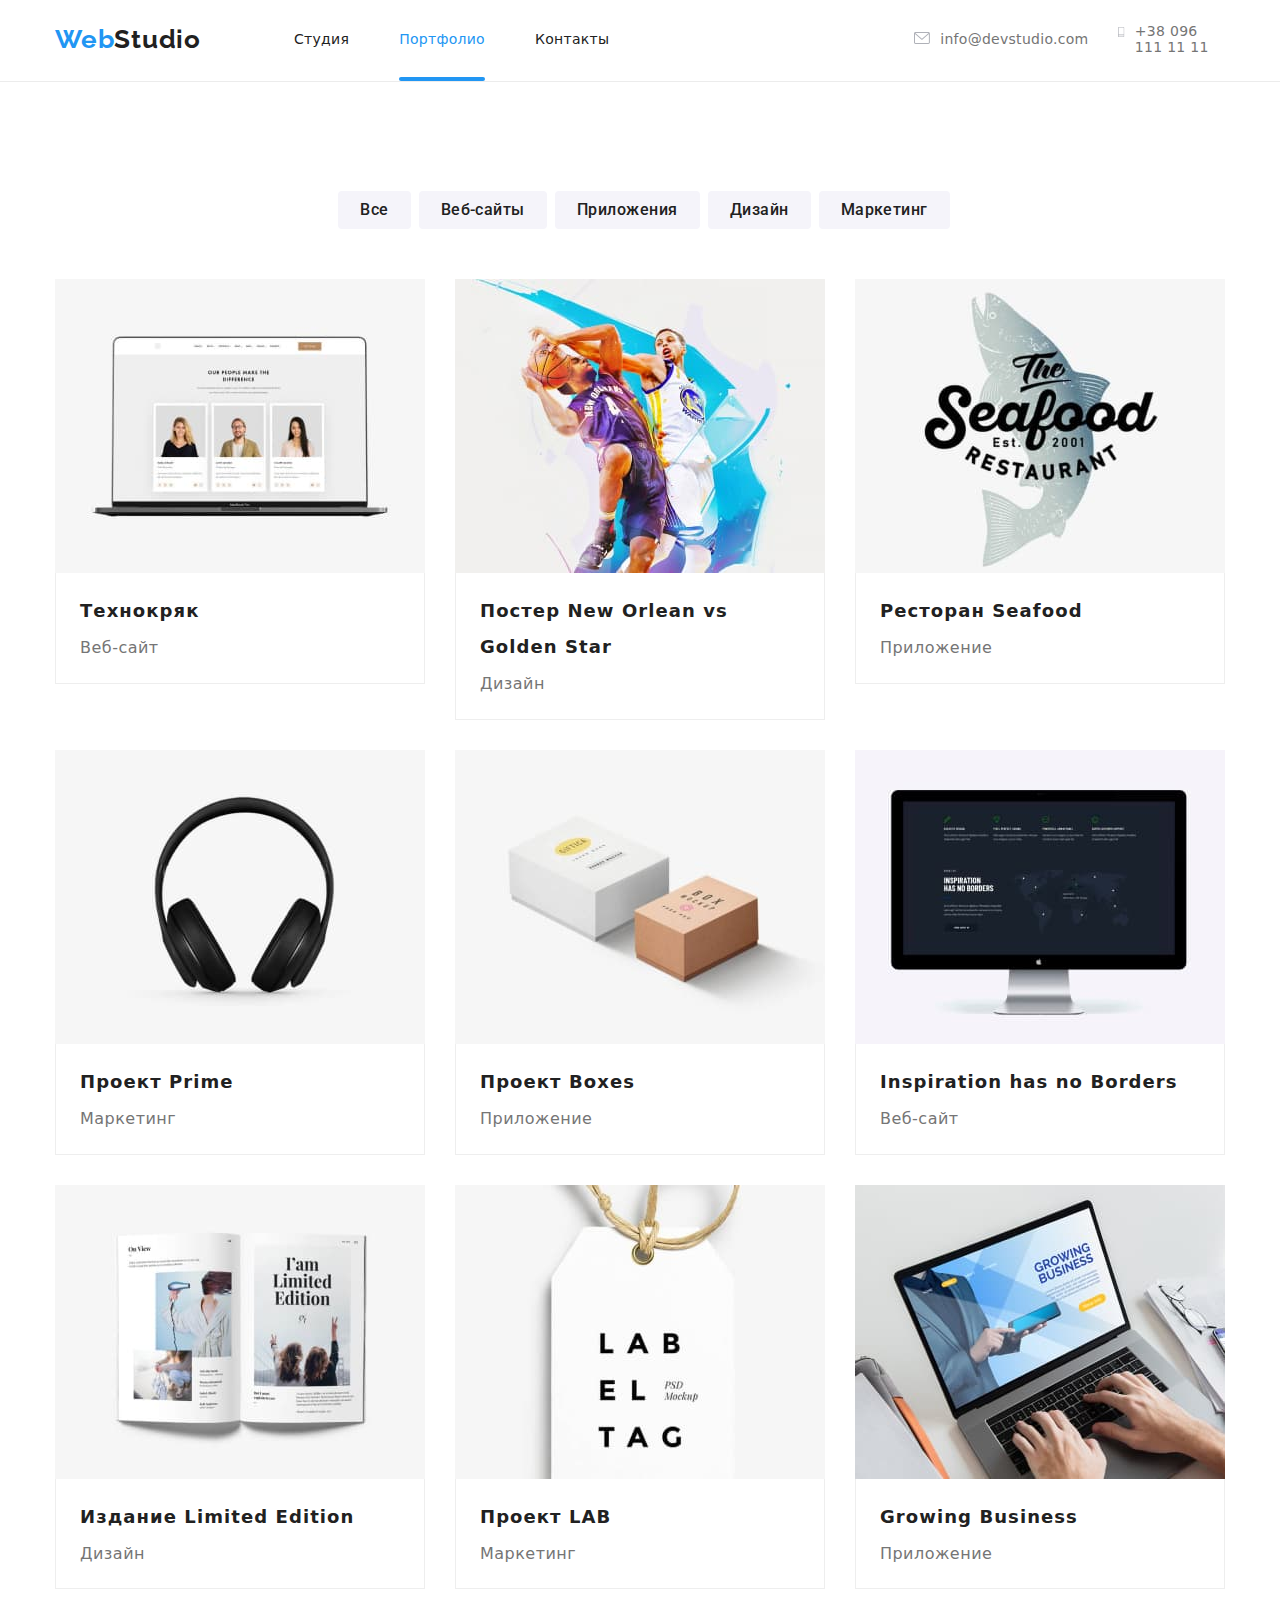
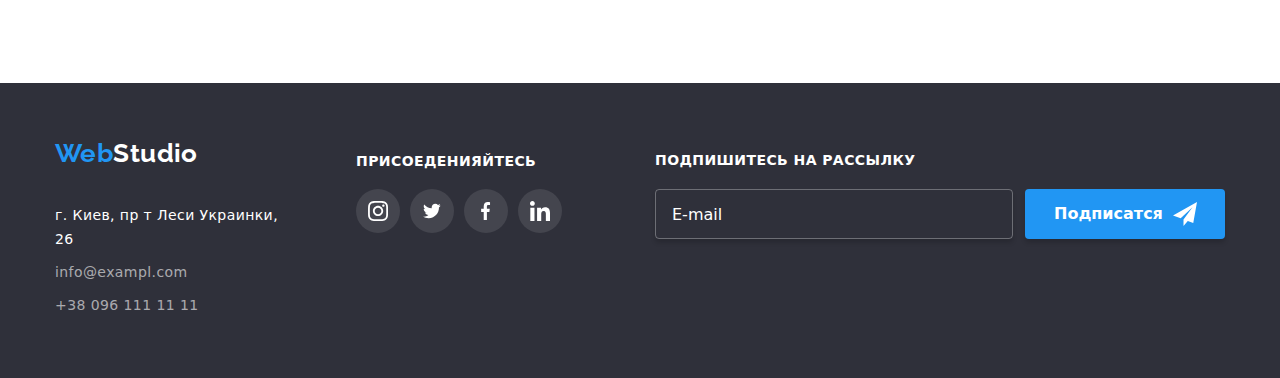
==== commit cdefd43e: "правка2" ====
--- a/portfolio.html
+++ b/portfolio.html
@@ -55,13 +55,13 @@
                         info@devstudio.com</a>
                     <div class="mob-social-sessions">
                         <ul class="mob-social-sessions-list menu">
-                            <li class="mob-social-sessions-item"> <a href="" class="mob-social-sessions-link">instagram</a>
+                            <li class="mob-social-sessions-item"> <a href="" class="mob-social-sessions-link">Instagram</a>
                             </li>
-                            <li class="mob-social-sessions-item"> <a href="" class="mob-social-sessions-link">twitter</a>
+                            <li class="mob-social-sessions-item"> <a href="" class="mob-social-sessions-link">Twitter</a>
                             </li>
-                            <li class="mob-social-sessions-item"> <a href="" class="mob-social-sessions-link">facebook</a>
+                            <li class="mob-social-sessions-item"> <a href="" class="mob-social-sessions-link">Facebook</a>
                             </li>
-                            <li class="mob-social-sessions-item"> <a href="" class="mob-social-sessions-link">linkedln</a>
+                            <li class="mob-social-sessions-item"> <a href="" class="mob-social-sessions-link">Linkedln</a>
                             </li>
     
                         </ul>
--- a/css/styles.min.css
+++ b/css/styles.min.css
@@ -1,2 +1,2 @@
-:root{--brand-color:#E5E5E5;--header-color:#FFFFFF;--nk-color:#F5F4FA;--hero-footer:#2F303A;--blue-color:#2196F3;--h-color:#212121;--brand-letter:#757575;--link-font:'Raleway', sans-serif;--title-h:font-weight: 500}.container{padding-left:15px;padding-right:15px;width:100%;margin-right:auto;margin-left:auto}@media screen and (min-width: 480px){.container{max-width:480px}}@media screen and (min-width: 768px){.container{max-width:768px}}@media screen and (min-width: 1200px){.container{max-width:1200px}}body{background-color:var(--brand-color);font-family:'Roboto', sans-serif;font-style:Regular;font-weight:400;font-size:14px;line-height:1.71;letter-spacing:0.03em}h1,h2,h3,h4,h5,h6,p{margin-top:0}.li-nd li,.auth-nav li,.site-nav li{list-style:none}.menu{margin:0;padding:0;list-style:none}.logo{text-decoration:none;color:inherit;font-family:var(--link-font);font-weight:700;font-size:26px;line-height:1.2;color:var(--blue-color);margin-left:0px;margin-right:93px}.visually-hidden{position:absolute !important;clip:rect(1px 1px 1px 1px);clip:rect(1px, 1px, 1px, 1px);padding:0 !important;border:0 !important;height:1px !important;width:1px !important;overflow:hidden}.button{display:block;height:50px;border-radius:4px;min-width:200px;margin-left:auto;margin-right:auto;font-weight:700;font-size:16px;background-color:var(--blue-color);color:var(--header-color);box-shadow:0px 4px 4px rgba(0,0,0,0.15);border:none;transition:transform 250ms cubic-bezier(0.4, 0, 0.2, 1);transform:scale(1)}.button:hover,.button:focus{background-color:#2196f3;border:none;box-shadow:0px 4px 4px rgba(0,0,0,0.15);transition:transform 250ms cubic-bezier(0.4, 0, 0.2, 1);transform:scale(1.05)}.button-footer{display:flex;align-items:center;text-align:center;justify-content:space-between;height:50px;width:200px;font-weight:700;font-size:16px;background-color:var(--blue-color);color:var(--header-color);box-shadow:0px 4px 4px rgba(0,0,0,0.15);border-radius:4px;border:none;transition:transform 250ms cubic-bezier(0.4, 0, 0.2, 1);transform:scale(1);padding:0;padding-left:29px;padding-right:28px;margin-left:auto;margin-right:auto}.airbus-icon{display:inline;content:'';width:24px;height:24px;fill:#fff;transition-property:fill;transition:fill 250ms cubic-bezier(0.4, 0, 0.2, 1)}.button-footer:hover .airbus-icon,.button-footer:focus .airbus-icon{transition:fill 250ms cubic-bezier(0.4, 0, 0.2, 1);fill:chartreuse}.button-footer:hover,.button-footer:focus{background-color:#2196f3;border:none;box-shadow:0px 4px 4px rgba(0,0,0,0.15);transition:transform 250ms cubic-bezier(0.4, 0, 0.2, 1);transform:scale(1.1)}.form{display:flex;flex-direction:column;max-width:448px;margin:0;margin-left:auto;margin-right:auto}.form_title-modal{margin:0;margin-bottom:12px;display:block;font-family:Roboto;font-weight:700;font-size:20px;line-height:1.5;text-align:center;letter-spacing:0.03em;color:#212121}@media screen and (min-width: 1200px){.form_title-modal{line-height:1.15}}.form_field{position:relative;margin:0;display:flex;flex-direction:column;margin-bottom:10px}.form_label{padding:0;padding-bottom:4px;font-family:Roboto;font-weight:400;font-size:12px;line-height:1.17;letter-spacing:0.01em;color:#757575}.input_modal{padding:0;outline:none;padding-left:35px;display:inline-block;width:100%;height:40px;border:1px solid rgba(33,33,33,0.2);border-radius:4px;transition:transform 250ms cubic-bezier(0.4, 0, 0.2, 1);transform:scale(1)}.input_modal:hover ~ .svg-modal-icon,.input_modal:focus ~ .svg-modal-icon{fill:var(--blue-color);transition:fill 250ms cubic-bezier(0.4, 0, 0.2, 1)}.input_modal:hover,.input_modal:focus{outline:none;border-color:#2196f3;transition:border-color,transform 250ms cubic-bezier(0.4, 0, 0.2, 1);transform:scale(1.02)}.svg-modal-icon{display:inline;position:absolute;width:18px;height:18px;bottom:0%;left:0%;transform:translate(15px, -11px)}.form_field-textarea{max-width:448px;position:relative;margin:0;display:flex;flex-direction:column;margin-bottom:20px}.input_textarea{display:block;max-width:448px;height:120px;padding:12px 16px;border:1px solid rgba(33,33,33,0.2);border-radius:4px;outline:none;transition:transform 250ms cubic-bezier(0.4, 0, 0.2, 1);transform:scale(1);resize:none}.input_textarea:hover,.input_textarea:focus{outline:none;border-color:#2196f3;transition:border-color,transform 250ms cubic-bezier(0.4, 0, 0.2, 1);transform:scale(1.02)}.form_checkbox{position:relative;display:block;max-width:423px;height:15px;padding-left:23px;margin-left:auto;margin-right:auto;margin-bottom:31px}@media screen and (max-width: 479.98px){.form_checkbox{margin-bottom:60px}}@media screen and (min-width: 1200px){.form_checkbox{margin-bottom:30px}}.input_modal1{position:absolute;-webkit-appearance:none;-moz-appearance:none;appearance:none;overflow:hidden;clip:rect(0 0 0 0)}.input_modal1:checked ~ * .form_span-checkbox{background-color:#2196f3;border:2px solid #2196f3;transition:transform 250ms cubic-bezier(0.4, 0, 0.2, 1);transform:scale(1.2)}.form_label-checkbox{display:flex;flex-direction:row;max-width:400px;height:14px}@media screen and (max-width: 1199.98px){.form_label-checkbox{display:block}}.form_span-checkbox{display:block;left:0px;top:5px;position:absolute;width:16px;height:15px;border:2px solid #212121;border-radius:4px;transition:transform 250ms cubic-bezier(0.4, 0, 0.2, 1);transform:scale(1)}.form_svg-checkbox{fill:white;display:inline-block;position:absolute;width:16px;height:15px;left:-2px;top:-2px}.form_content-licenze{margin:0;display:inline;font-family:Roboto;font-weight:400;font-size:12px;line-height:1.17;letter-spacing:0.03em;color:#757575}@media screen and (min-width: 1200px){.form_content-licenze{font-size:14px;line-height:1.71}}.form_licenze-a{font-family:Roboto;display:inline;font-weight:400;font-size:12px;line-height:1.17;letter-spacing:0.03em;color:#2196f3;padding-left:2px}@media screen and (min-width: 1200px){.form_licenze-a{font-size:14px;line-height:1.71}}.form_licenze-a:hover,.form_licenze-a:focus{color:#5fee30;transition:transform 250ms cubic-bezier(0.4, 0, 0.2, 1)}.form-wrapper{display:flex;flex-direction:column;width:100%;max-width:450px;height:100%;padding-top:3px;margin-left:auto;margin-right:auto}@media screen and (min-width: 1200px){.form-wrapper{max-width:570px;margin-left:93px}}.form-wrapper_p{margin:0;margin-bottom:20px}.footer-form{display:flex;flex-direction:column;justify-content:center;align-items:center}.input-button{display:flex;width:100%;flex-direction:column;justify-content:center;align-items:center}@media screen and (min-width: 1200px){.input-button{width:570px;flex-direction:row;flex-wrap:nowrap}}.input-footer{display:block;width:100%;height:50px;background-color:inherit;border:1px solid rgba(255,255,255,0.3);box-shadow:0px 4px 4px rgba(0,0,0,0.15);border-radius:4px;padding-left:16px;margin-bottom:20px;margin-left:auto;margin-right:auto}@media screen and (min-width: 1200px){.input-footer{margin-right:12px;margin-bottom:0px}}input[type='email']{color:#ffffff;font-weight:400;font-size:16px;line-height:1.25;letter-spacing:3%}input[type='email']::-webkit-input-placeholder{color:#ffffff}input[type='email']:-ms-input-placeholder{color:#ffffff}input[type='email']::-ms-input-placeholder{color:#ffffff}input[type='email']::placeholder{color:#ffffff}.backdrop{position:fixed;top:0;left:0;bottom:0;right:0;background-color:rgba(0,0,0,0.2);opacity:1;transition:opacity 500ms cubic-bezier(0.4, 0, 0.2, 1);overflow-y:scroll}.backdrop.is-hidden{opacity:0;pointer-events:none}.modal{padding-top:40px;padding-bottom:40px;padding-left:41px;padding-right:39px;position:absolute;top:50%;left:50%;height:609px;width:100%;max-width:290px;background-color:#ffffff;box-shadow:0px 1px 3px rgba(0,0,0,0.12),0px 1px 1px rgba(0,0,0,0.14),0px 2px 1px rgba(0,0,0,0.2);border-radius:4px;transform:translate(-50%, -50%) scale(1);transition:transform 500ms cubic-bezier(0.4, 0, 0.2, 1)}@media screen and (max-width: 479.98px){.modal{height:670px}}@media screen and (min-width: 480px){.modal{max-width:450px}}@media screen and (min-width: 1200px){.modal{max-width:528px;height:581px}}.backdrop.is-hidden .modal{transform:translate(-50%, -50%) scale(1.1)}.close-bacdrop{outline:none;position:absolute;right:8px;top:8px;width:30px;height:30px;border-radius:50%;background-color:#ffffff;border:1px solid rgba(0,0,0,0.1);transition:transform 250ms cubic-bezier(0.4, 0, 0.2, 1);transform:scale(1)}.close-svg{display:block;content:'';width:11px;height:11px;background-color:#ffffff;border-radius:50%;transition:transform 250ms cubic-bezier(0.4, 0, 0.2, 1);transform:translateX(3px) scale(1)}.close-bacdrop:hover,.close-bacdrop:focus{cursor:pointer;transition:transform 250ms cubic-bezier(0.4, 0, 0.2, 1);transform:scale(1.1)}.close-bacdrop:hover .close-svg,.close-bacdrop:focus.close-svg{fill:var(--blue-color);transition:transform 250ms cubic-bezier(0.4, 0, 0.2, 1);transform:scale(1.1) translateX(3px)}.hero_name{visibility:hidden;margin-bottom:0px;padding-top:0px}.os_title{display:flex;padding-top:0px}.portfolio-title{padding:0px;margin:0px}.hero__content{display:block;margin-bottom:30px;margin-right:auto;margin-left:auto;width:auto;width:auto;height:84px}@media screen and (min-width: 320px){.hero__content{width:290px;height:84px}}@media screen and (min-width: 480px){.hero__content{width:360px;height:84px}}@media screen and (min-width: 768px){.hero__content{width:360px;height:84px}}@media screen and (min-width: 1200px){.hero__content{width:696px;height:120px;padding:0 30px}}.hero_title{font-weight:900;font-size:26px;line-height:1.62;text-transform:uppercase;text-align:center;letter-spacing:0.06em;color:var(--header-color)}@media screen and (max-width: 479.98px){.hero_title{font-size:22px;line-height:1.8}}@media screen and (min-width: 1200px){.hero_title{font-weight:900;font-size:44px;line-height:1.36}}.directions_title{padding-bottom:50px;margin-bottom:0px;font-weight:700;font-size:36px;line-height:1.17px;text-align:center;letter-spacing:0.03em}.team_title{display:block;font-weight:700;font-size:28px;line-height:1.18;text-align:center;letter-spacing:0.03em;color:var(--h-color)}@media screen and (min-width: 1200px){.team_title{font-size:36px;line-height:1.17}}.clients_title{text-align:center;margin-bottom:30px;font-weight:700;line-height:1.18;font-style:normal;font-size:28px;letter-spacing:0.03em;color:#212121}@media screen and (min-width: 1200px){.clients_title{font-size:36px;line-height:1.17;margin-bottom:50px}}.menu-button{z-index:10;outline:none;position:absolute;top:10px;right:15px;display:inline-block;margin:0;padding:0;border:none;background-color:transparent}@media screen and (min-width: 767.98px){.menu-button{display:none}}.menu-button .icon-cross{display:none}.menu-button.is-open .icon-cross{display:block}.menu-button.is-open .icon-menu{display:none}.menu-button_animate{transition:transform 250ms cubic-bezier(0.4, 0, 0.2, 1);transform:scale(1)}.menu-button_animate:hover{fill:var(--blue-color);transition:transform 250ms cubic-bezier(0.4, 0, 0.2, 1);transform:scale(1.2)}.mobile-window{position:fixed;overflow-y:scroll;padding-top:48px;padding-left:40px;z-index:2;display:none;background-color:#ffffff;padding-right:83px;padding-left:40px;padding-top:48px;padding-bottom:48px;text-align:center;font-size:20px}.mobile-window.is-open{display:block}@media screen and (min-width: 767.98px){.mobile-window.is-open{display:none}}@media screen and (max-width: 767.98px){.mobile-window{position:absolute;top:0%;left:0;width:100%;height:796px}}.mob-navigation,.mob-contacts{height:60px;width:70px}.mob-navigation{width:100%;margin-bottom:306px;height:auto}.mob-menu-navigation{display:flex;flex-direction:column;justify-content:center;align-items:flex-start;margin-top:0;margin-bottom:0;margin-left:0px;padding-left:0px}.mob-menu-navigation_item{margin:0;margin-bottom:32px}.mob-menu-navigation_item:last-child{margin-bottom:0}.mob-link{text-decoration:none;display:block;font-weight:500;font-size:40px;line-height:1.18;letter-spacing:0.02em;color:#212121;transition:transform 250ms cubic-bezier(0.4, 0, 0.2, 1);transform:scale(1)}.mob-link:hover{color:var(--blue-color);transition:transform 250ms cubic-bezier(0.4, 0, 0.2, 1);transform:scale(1.1)}.mob-contacts{display:flex;flex-direction:column;align-items:flex-start;width:100%;height:200px}.mob-contacts-tel{text-decoration:none;display:block;font-weight:500;font-size:34px;line-height:1.18;letter-spacing:0.02em;color:#2196f3;margin-left:0;margin-bottom:32px;transition:transform 250ms cubic-bezier(0.4, 0, 0.2, 1);transform:scale(1)}@media screen and (max-width: 479.98px){.mob-contacts-tel{font-size:22px}}.mob-contacts-tel:hover{color:var(--blue-color);transition:transform 250ms cubic-bezier(0.4, 0, 0.2, 1);transform:scale(1.1)}.mob-contacts-mail{text-decoration:none;display:block;font-weight:500;font-size:24px;line-height:1.17;letter-spacing:0.02em;color:#757575;margin-bottom:64px;transition:transform 250ms cubic-bezier(0.4, 0, 0.2, 1);transform:scale(1)}@media screen and (max-width: 479.98px){.mob-contacts-mail{font-size:20px}}.mob-contacts-mail:hover{color:var(--blue-color);transition:transform 250ms cubic-bezier(0.4, 0, 0.2, 1);transform:scale(1.1)}.mob-social-sessions-list{display:flex}.mob-social-sessions-item{padding-left:10px;padding-right:10px}.mob-social-sessions-item:nth-child(-n+3){border-right:1px solid rgba(33,33,33,0.2)}.mob-social-sessions-item:first-child{padding-left:0}.mob-social-sessions-link{display:block;text-decoration:none;font-weight:500;font-size:18px;line-height:1.22;letter-spacing:0.02em;color:#2196f3;transition:transform 250ms cubic-bezier(0.4, 0, 0.2, 1);transform:scale(1)}@media screen and (max-width: 479.98px){.mob-social-sessions-link{width:100%;height:100%;font-size:10px;line-height:1.22}}.mob-social-sessions-link:hover,.mob-social-sessions-link:focus{transition:transform 250ms cubic-bezier(0.4, 0, 0.2, 1);transform:scale(1.2)}.header{position:relative;padding-top:16px;padding-bottom:16px;background-color:var(--header-color);font-weight:500;border-bottom:1px solid #ececec;width:100%}@media screen and (min-width: 768px){.header{padding-top:21px;padding-bottom:21px}}@media screen and (min-width: 1200px){.header{padding-top:24px;padding-bottom:25px}}.header_container{width:100%;height:100%;display:flex}.navigation{display:flex;flex-direction:column}.logo-header{display:block;font-weight:700;font-size:24px;line-height:1.17;letter-spacing:0.03em;color:var(--blue-color);margin-left:0px;margin-right:auto}@media screen and (min-width: 768px){.logo-header{margin-right:88px;margin-top:auto;margin-bottom:auto}}@media screen and (min-width: 1200px){.logo-header{font-size:26px;line-height:1.19;margin:0;margin-right:93px}}.header-logo_span{color:#212121}.menu-navigation{display:flex;align-items:center;margin-top:0;margin-bottom:0;margin-left:0px;padding-left:0px}@media screen and (max-width: 767.98px){.menu-navigation{display:none}}@media screen and (max-width: 767.98px) and (min-width: 768px){.menu-navigation{display:block}}.menu-navigation_item+.menu-navigation_item{margin-left:50px}.menu-navigation_studia{position:relative;padding:0px;display:block;text-decoration:none;font-weight:500;font-size:14px;line-height:1.14;color:#212121;color:var(--blue-color);letter-spacing:0.02em}.menu-navigation_studia::after{display:block;content:'';position:absolute;width:100%;height:4px;left:0%;bottom:-35px;background-color:#2196f3;border-radius:2px;opacity:1}@media screen and (min-width: 1200px){.menu-navigation_studia::after{bottom:-34px}}.menu-navigation_studia:hover::after{color:var(--blue-color);transition:transform 250ms cubic-bezier(0.4, 0, 0.2, 1);transform:scale(1.5)}.current-page:hover{color:var(--blue-color);transition:transform 250ms cubic-bezier(0.4, 0, 0.2, 1);transform:translatex(2px)}.current-link,.menu-navigation_portfolio{position:relative;padding:0px;display:block;text-decoration:none;font-weight:500;font-size:14px;line-height:1.14;color:#212121;letter-spacing:0.02em}.portfolio-current-page{color:var(--blue-color)}.menu-navigation_portfolio::after{display:block;content:'';position:absolute;width:100%;height:4px;left:0%;bottom:-33px;background-color:#2196f3;border-radius:2px;opacity:1;transition:translate 250ms cubic-bezier(0.4, 0, 0.2, 1)}.menu-navigation_portfolio:hover::after{color:var(--blue-color);transition:transform 250ms cubic-bezier(0.4, 0, 0.2, 1);transform:scale(1.5)}.contacts{align-items:center}@media screen and (max-width: 767.98px){.contacts{display:none}}@media screen and (min-width: 768px){.contacts{display:block;margin-left:84px}}@media screen and (min-width: 1200px){.contacts{display:flex;flex-direction:row;margin-left:305px}}.contact_link{color:var(--brand-letter);font-weight:500;letter-spacing:0.02em;text-decoration:none;transition:transform 250ms cubic-bezier(0.4, 0, 0.2, 1);transform:scale(1);display:flex;flex-direction:row}@media screen and (min-width: 768px){.contact_link{font-size:12px;line-height:1.16}}@media screen and (min-width: 1200px){.contact_link{font-size:14px;line-height:1.14}}.contact_link--first{margin-left:0px}@media screen and (min-width: 768px){.contact_link--first{margin-bottom:10px}}@media screen and (min-width: 1200px){.contact_link--first{margin-right:30px;margin-bottom:0px}}.contacts_icon{margin-right:10px;display:block;fill:#afb1b8;transition:transform 250ms cubic-bezier(0.4, 0, 0.2, 1);transform:scale(1)}.contact_link:hover .contacts_icon,.contact_link:focus .contacts_icon{fill:var(--blue-color);cursor:pointer;transition:transform 250ms cubic-bezier(0.4, 0, 0.2, 1);transform:scale(1.1)}.contact_link:hover,.contact_link:focus{color:#2196f3;cursor:pointer;transition:transform 250ms cubic-bezier(0.4, 0, 0.2, 1);transform:scale(1.1)}.contact_link:hover .contacts_icon,.contact_link:focus .contacts_icon{fill:var(--blue-color);cursor:pointer;transition:transform 250ms cubic-bezier(0.4, 0, 0.2, 1);transform:scale(1.1)}.contact_link:hover,.contact_link:focus{color:#2196f3;cursor:pointer;transition:transform 250ms cubic-bezier(0.4, 0, 0.2, 1);transform:scale(1.1)}.hero{padding-bottom:118px;padding-top:118px;max-width:1600px;background-image:linear-gradient(rgba(47,48,58,0.4), rgba(47,48,58,0.4)),url("../images/hero/hero.mobile.jpg");background-size:cover;margin-left:auto;margin-right:auto;background-attachment:scroll;background-position:center;background-repeat:no-repeat}@media screen and (min-width: 1200px){.hero{padding-top:200px;padding-bottom:200px;padding-left:1;padding-right:1}}@media (min-device-pixel-ratio: 2), (min-resolution: 192dpi), (min-resolution: 2dppx){.hero{background-image:linear-gradient(rgba(47,48,58,0.4), rgba(47,48,58,0.4)),url("../images/hero/hero.mobile@2x.jpg")}}@media screen and (min-width: 480px){.hero{background-image:linear-gradient(rgba(47,48,58,0.4), rgba(47,48,58,0.4)),url("../images/hero/hero.tablet.jpg")}}@media screen and (min-width: 480px) and (min-device-pixel-ratio: 2), screen and (min-width: 480px) and (min-resolution: 192dpi), screen and (min-width: 480px) and (min-resolution: 2dppx){.hero{background-image:linear-gradient(rgba(47,48,58,0.4), rgba(47,48,58,0.4)),url("../images/hero/hero.tablet@2x.jpg")}}@media screen and (min-width: 768px){.hero{background-image:linear-gradient(rgba(47,48,58,0.4), rgba(47,48,58,0.4)),url("../images/hero/hero.desktop.jpg")}}@media screen and (min-width: 768px) and (min-device-pixel-ratio: 2), screen and (min-width: 768px) and (min-resolution: 192dpi), screen and (min-width: 768px) and (min-resolution: 2dppx){.hero{background-image:linear-gradient(rgba(47,48,58,0.4), rgba(47,48,58,0.4)),url("../images/hero/hero.desktop@2x.jpg")}}.hero-container{display:block;align-items:center;padding-bottom:0px}.os{background-color:var(--header-color);padding-top:60px;padding-bottom:60px}@media screen and (min-width: 1200px){.os{padding-top:94px;padding-bottom:94px}}.os_container{display:block}.features{display:flex;flex-wrap:wrap;padding-left:0px;margin-bottom:0px;margin-left:-30px;margin-top:-30px}@media screen and (max-width: 767.98px){.features{flex-basis:calc((100% - 60px) / 1);flex-direction:column;justify-content:center;align-items:center}.features .features_h{text-align:center}}.features_item{margin-top:30px;margin-left:30px;flex-basis:calc((100% - 120px) / 1)}@media screen and (min-width: 768px){.features_item{flex-basis:calc((100% - 60px) / 2)}}@media screen and (min-width: 1200px){.features_item{flex-basis:calc((100% - 120px) / 4)}}.features_card{padding-top:25px;padding-bottom:25px;border-radius:4px;background-color:var(--nk-color);background-position:center;width:100%;height:120px;padding:0;display:flex;align-items:center;justify-content:center;margin-bottom:30px}.features_container{width:100%;padding:0;display:flex;flex-direction:column}.features_h{font-weight:700;font-size:14px;line-height:1.14;text-transform:uppercase;color:var(--h-color);letter-spacing:0.03em;margin-bottom:10px}.features_p{margin-right:10px;margin-bottom:0px;color:var(--brand-letter)}.features_p--end{margin-right:0px}.features_icon{width:66px;height:70px;outline:crimson}.directions{background-color:var(--header-color);padding-bottom:94px}@media screen and (max-width: 1200px){.directions{display:none}}.directions_container{display:block;padding-top:0px}.directions_menu{display:flex;flex-wrap:wrap;padding-left:0px;margin-left:-30px;margin-top:-30px}.directions_item{margin-left:30px;margin-top:30px;flex-basis:calc((100% - 90px) / 3);position:relative}.directions_list-item{content:'';display:block;padding:0;margin:0;width:370px;height:294px}.directions_icon{display:block;max-width:100%;height:auto}.directions_content{padding:auto;display:block;position:relative;position:absolute;content:'';left:0%;bottom:0%;width:370px;height:70px;transform:translate(0%, 0%);border:none;color:#ffffff;background:rgba(47,48,58,0.8)}.directions_p{text-transform:uppercase;font-style:normal;font-weight:700;font-size:14px;line-height:1.14px;text-align:center;letter-spacing:0.03em;width:100%;display:block;position:absolute;left:50%;bottom:50%;transform:translate(-50%, -50%);margin:0}.team{background-color:red;background-color:var(--nk-color);padding-bottom:60px;padding-top:60px}@media screen and (min-width: 1200px){.team{padding-bottom:94px;padding-top:94px}}.team_container{display:block}.workers{display:flex;flex-wrap:wrap;padding-left:0px;margin-bottom:0px;margin-left:-30px;margin-top:-30px}.workers_item{margin-top:30px;margin-left:30px;flex-basis:calc((100% - 30px) / 1)}@media screen and (min-width: 768px){.workers_item{flex-basis:calc((100% - 60px) / 2)}}@media screen and (min-width: 1200px){.workers_item{flex-basis:calc((100% - 120px) / 4)}}.foto{display:block;max-width:100%;height:auto;margin:0px;padding:0px}.workers_content{display:flex;flex-direction:column;justify-content:center;padding-top:30px;padding-bottom:30px;width:100%;box-shadow:0px 1px 3px rgba(0,0,0,0.12),0px 1px 1px rgba(0,0,0,0.14),0px 2px 1px rgba(0,0,0,0.2);border-radius:0px 0px 4px 4px;background-color:var(--header-color)}.workers_name,.workers_profession{margin-left:auto;margin-right:auto;margin-bottom:0px}.workers_name{font-weight:500;font-size:16px;line-height:1.19;letter-spacing:0.03em;color:var(--h-color);margin-bottom:10px}.workers_profession{font-weight:400;font-size:16px;line-height:1.19;letter-spacing:0.03em;color:var(--brand-letter);margin-bottom:16px}.icons{justify-content:center;margin:0px;display:flex;width:206px;width:100%}.icons_link{width:44px;height:44px;margin-left:10px}.icons_link-first{margin-left:0px}.icons_link{display:flex;justify-content:center;align-items:center;fill:#afb1b8;transition:transform 250ms cubic-bezier(0.4, 0, 0.2, 1);transform:scale(1)}.icons_link:hover,.icons_link:focus{fill:var(--header-color);background-color:var(--blue-color);border:1px solid var(--blue-color);border-radius:50%;transition:transform 250ms cubic-bezier(0.4, 0, 0.2, 1);transform:scale(1.2)}.clients{background-color:var(--header-color);padding-top:60px;padding-bottom:60px}@media screen and (min-width: 1200px){.clients{padding-top:94px;padding-bottom:94px}}.clients_container{display:block}.company{display:flex;flex-wrap:wrap;padding-left:0px;margin-bottom:0px;margin-left:-30px;margin-top:-30px}.company_item{margin-top:30px;margin-left:30px}@media screen and (min-width: 320px){.company_item{flex-basis:calc((100% - 30px) / 1)}.company_item .company_link{width:100%}}@media screen and (min-width: 480px){.company_item{flex-basis:calc((100% - 60px) / 2)}.company_item .company_link{width:100%}}@media screen and (min-width: 768px){.company_item{flex-basis:calc((100% - 90px) / 3)}.company_item .company_link{width:100%}}@media screen and (min-width: 1200px){.company_item{flex-basis:calc((100% - 180px) / 6)}.company_item .company_link{width:100%}}.company_link{background-color:#ffffff;background-position:center;display:flex;justify-content:center;align-items:center;width:210px;height:92px;border:1px solid #afb1b8;border-radius:4px;fill:#afb1b8;transition:transform 250ms cubic-bezier(0.4, 0, 0.2, 1);transform:scale(1)}.company_link-first{margin-left:0px}.company_label{background-color:var(--header-color)}.company_link:hover,.company_link:focus{fill:var(--blue-color);border:1px solid var(--blue-color);transition:transform 250ms cubic-bezier(0.4, 0, 0.2, 1);transform:scale(1.2)}.footer{background-color:var(--hero-footer);padding-bottom:60px;padding-top:60px}.footer_container{display:flex;flex-direction:column;align-items:center;width:100%}@media screen and (min-width: 768px){.footer_container{width:768px;flex-direction:row;flex-wrap:wrap}}@media screen and (min-width: 1200px){.footer_container{width:1200px;flex-direction:row;flex-wrap:nowrap;align-items:center;justify-content:center}}.footer_container-logo{display:block}.logo-position{font-size:24px;line-height:1.17px;text-align:center;margin-bottom:40px;margin-left:auto;margin-right:auto}.logo-link{display:block}.logo_label{color:var(--header-color)}.footer-contacts{display:block;margin-left:auto;margin-right:auto;width:231px;height:100%;margin-bottom:60px}@media screen and (min-width: 1200px){.footer-contacts{margin-bottom:0px}}.address{display:block;margin-bottom:8px;font-style:normal;font-weight:400;font-size:14px;line-height:1.71;letter-spacing:0.03em;color:var(--header-color);margin-left:auto;margin-right:auto}.menu-contacts_link{display:block;text-decoration:none;font-weight:400;font-size:14px;line-height:1.71;letter-spacing:0.03em;color:rgba(255,255,255,0.6);transform:scale(1);margin-bottom:8px;text-align:center}.menu-contacts_link:hover,.menu-contacts_link:focus{color:var(--blue-color);transition:transform 250ms cubic-bezier(0.4, 0, 0.2, 1);transform:scale(1.1)}.footer-icons{display:flex;width:206px;height:80px;flex-direction:column;align-items:flex-start;justify-content:center;fill:var(--header-color);margin-bottom:60px;margin-left:auto;margin-right:auto}@media screen and (min-width: 1200px){.footer-icons{margin-bottom:0px;margin-left:70px;margin-right:0}}.footer-icons_p{display:block;width:100%}.footer-icons-title{display:block;margin:0;margin-bottom:20px;font-weight:700;font-size:14px;line-height:1.14;letter-spacing:0.03em;text-transform:uppercase;color:var(--header-color)}@media screen and (max-width: 1199.98px){.footer-icons-title{text-align:center}}.menu-icons{display:flex}.menu-icons_card{display:flex;justify-content:center;align-items:center;width:44px;height:44px;margin-left:10px;border:none;border-radius:50%;background-color:rgba(255,255,255,0.1);transition:transform 250ms cubic-bezier(0.4, 0, 0.2, 1);transform:scale(1)}.menu-icons_card-first{margin-left:0px}.menu-icons_card:hover,.menu-icons_card:focus{fill:var(--header-color);background-color:var(--blue-color);border:1px solid var(--blue-color);border-radius:50%;transition:transform 250ms cubic-bezier(0.4, 0, 0.2, 1);transform:scale(1.2)}.hero-portfolio{background-color:var(--header-color);padding-top:60px;padding-bottom:60px}@media screen and (min-width: 1200px){.hero-portfolio{padding-top:94px;padding-bottom:94px}}.container-potfolio-hero{display:block;padding-bottom:40px}@media screen and (min-width: 768px){.container-potfolio-hero{padding-bottom:30px}}@media screen and (min-width: 1200px){.container-potfolio-hero{padding-bottom:50px}}.directions-list{margin-left:-8px;margin:0;padding-left:0;justify-content:center;align-items:center}@media screen and (max-width: 767.98px){.directions-list{display:flex;flex-direction:row;flex-wrap:wrap;justify-content:flex-start;align-content:flex-start}}@media screen and (min-width: 768px){.directions-list{display:flex;flex-direction:row;flex-wrap:nowrap}}.directions-list_item{margin-top:15px;margin-left:8px}.directions-list_button{border-radius:4px;padding:6px 22px;border:0px;background:var(--nk-color);transition:transform 250ms cubic-bezier(0.4, 0, 0.2, 1);transform:scale(1)}.directions-list_button:hover,.directions-list_button:focus{text-decoration:underline;text-decoration-color:#2196f3;background-color:#2196f3;box-shadow:0px 3px 1px rgba(0,0,0,0.1),0px 1px 2px rgba(0,0,0,0.08),0px 2px 2px rgba(0,0,0,0.12);border-radius:4px;color:var(--header-color);transition:transform 250ms cubic-bezier(0.4, 0, 0.2, 1);transform:scale(1.1)}.directions-list_button{font-family:'Roboto', sans-serif;font-weight:500;font-size:16px;line-height:1.62;letter-spacing:0.03em;background-color:var(--nk-color);color:var(--h-color);cursor:pointer}.texnocrack{display:block;padding-top:0}.texnocrack_grid{display:flex;flex-wrap:wrap;padding-left:0px;margin-bottom:0px;margin-left:-30px;margin-top:-30px}.texnocrack_item{position:relative;margin-top:30px;margin-left:30px}@media screen and (max-width: 767.98px){.texnocrack_item{flex-basis:calc((100% - 30px) / 1)}}@media screen and (min-width: 768px){.texnocrack_item{flex-basis:calc((100% - 60px) / 2)}}@media screen and (min-width: 1200px){.texnocrack_item{flex-basis:calc((100% - 90px) / 3)}}.texnocrack_link{display:flex;flex-wrap:wrap;text-decoration:none;margin:0;padding:0}.texnocrack_link:hover,.texnocrack_link:focus{outline:none;cursor:pointer;color:var(--header-color);box-shadow:0px 1px 1px rgba(0,0,0,0.12),0px 4px 4px rgba(0,0,0,0.06),1px 4px 6px rgba(0,0,0,0.16);transition:transform 250ms cubic-bezier(0.4, 0, 0.2, 1);transform:scale(1.1)}.texnocrack_image-wrapper{position:relative;overflow:hidden}.texnocrack_image{display:block;max-width:100%;height:auto;margin:0px;padding:0px}.texnocrack_screen-wrapper{position:absolute;content:'';left:0%;bottom:0%;width:100%;height:100%;background-color:rgba(33,150,243,0.9);transform:translate(0%, 0%);transition:250ms cubic-bezier(0.4, 0, 0.2, 1);transform:translatey(100%);display:flex;align-items:center;justify-content:center}.texnocrack_item:hover .texnocrack_screen-wrapper{transition:transform 250ms cubic-bezier(0.4, 0, 0.2, 1);transform:translatex(0%)}.texnocrack_screen{display:block;width:402px;height:140px;font-weight:400;font-size:18px;line-height:1.56;letter-spacing:0.03em;color:#ffffff}@media screen and (min-width: 768px){.texnocrack_screen{width:306px;height:196px}}@media screen and (min-width: 1200px){.texnocrack_screen{width:322px;height:168px}}.texnocrack_trumb{display:block;background-color:var(--header-color);padding-top:20px;padding-bottom:20px;padding-left:24px;padding-right:24px;border-bottom:1px solid #eeeeee;border-left:1px solid #eeeeee;border-right:1px solid #eeeeee;width:100%;height:100%}.texnocrack_h{margin-bottom:4px;font-weight:700;font-size:18px;line-height:2;letter-spacing:0.06em;color:var(--h-color)}@media screen and (min-width: 768px){.texnocrack_h{letter-spacing:0.03em}}@media screen and (min-width: 1200px){.texnocrack_h{letter-spacing:0.06em}}.texnocrack_p{margin-bottom:0px;font-weight:400;font-size:16px;line-height:1.87;letter-spacing:0.03em;color:var(--brand-letter)}
+:root{--brand-color:#E5E5E5;--header-color:#FFFFFF;--nk-color:#F5F4FA;--hero-footer:#2F303A;--blue-color:#2196F3;--h-color:#212121;--brand-letter:#757575;--link-font:'Raleway', sans-serif;--title-h:font-weight: 500}.container{padding-left:15px;padding-right:15px;width:100%;margin-right:auto;margin-left:auto}@media screen and (min-width: 480px){.container{max-width:480px}}@media screen and (min-width: 768px){.container{max-width:768px}}@media screen and (min-width: 1200px){.container{max-width:1200px}}body{background-color:var(--brand-color);font-family:'Roboto', sans-serif;font-style:Regular;font-weight:400;font-size:14px;line-height:1.71;letter-spacing:0.03em}h1,h2,h3,h4,h5,h6,p{margin-top:0}.li-nd li,.auth-nav li,.site-nav li{list-style:none}.menu{margin:0;padding:0;list-style:none}.logo{text-decoration:none;color:inherit;font-family:var(--link-font);font-weight:700;font-size:26px;line-height:1.2;color:var(--blue-color);margin-left:0px;margin-right:93px}.visually-hidden{position:absolute !important;clip:rect(1px 1px 1px 1px);clip:rect(1px, 1px, 1px, 1px);padding:0 !important;border:0 !important;height:1px !important;width:1px !important;overflow:hidden}.button{display:block;height:50px;border-radius:4px;min-width:200px;margin-left:auto;margin-right:auto;font-weight:700;font-size:16px;background-color:var(--blue-color);color:var(--header-color);box-shadow:0px 4px 4px rgba(0,0,0,0.15);border:none;transition:transform 250ms cubic-bezier(0.4, 0, 0.2, 1);transform:scale(1)}.button:hover,.button:focus{background-color:#2196f3;border:none;box-shadow:0px 4px 4px rgba(0,0,0,0.15);transition:transform 250ms cubic-bezier(0.4, 0, 0.2, 1);transform:scale(1.05)}.button-footer{display:flex;align-items:center;text-align:center;justify-content:space-between;height:50px;width:200px;font-weight:700;font-size:16px;background-color:var(--blue-color);color:var(--header-color);box-shadow:0px 4px 4px rgba(0,0,0,0.15);border-radius:4px;border:none;transition:transform 250ms cubic-bezier(0.4, 0, 0.2, 1);transform:scale(1);padding:0;padding-left:29px;padding-right:28px;margin-left:auto;margin-right:auto}.airbus-icon{display:inline;content:'';width:24px;height:24px;fill:#fff;transition-property:fill;transition:fill 250ms cubic-bezier(0.4, 0, 0.2, 1)}.button-footer:hover .airbus-icon,.button-footer:focus .airbus-icon{transition:fill 250ms cubic-bezier(0.4, 0, 0.2, 1);fill:chartreuse}.button-footer:hover,.button-footer:focus{background-color:#2196f3;border:none;box-shadow:0px 4px 4px rgba(0,0,0,0.15);transition:transform 250ms cubic-bezier(0.4, 0, 0.2, 1);transform:scale(1.1)}.form{display:flex;flex-direction:column;max-width:448px;margin:0;margin-left:auto;margin-right:auto}.form_title-modal{margin:0;margin-bottom:12px;display:block;font-family:Roboto;font-weight:700;font-size:20px;line-height:1.5;text-align:center;letter-spacing:0.03em;color:#212121}@media screen and (min-width: 1200px){.form_title-modal{line-height:1.15}}.form_field{position:relative;margin:0;display:flex;flex-direction:column;margin-bottom:10px}.form_label{padding:0;padding-bottom:4px;font-family:Roboto;font-weight:400;font-size:12px;line-height:1.17;letter-spacing:0.01em;color:#757575}.input_modal{padding:0;outline:none;padding-left:35px;display:inline-block;width:100%;height:40px;border:1px solid rgba(33,33,33,0.2);border-radius:4px;transition:transform 250ms cubic-bezier(0.4, 0, 0.2, 1);transform:scale(1)}.input_modal:hover ~ .svg-modal-icon,.input_modal:focus ~ .svg-modal-icon{fill:var(--blue-color);transition:fill 250ms cubic-bezier(0.4, 0, 0.2, 1)}.input_modal:hover,.input_modal:focus{outline:none;border-color:#2196f3;transition:border-color,transform 250ms cubic-bezier(0.4, 0, 0.2, 1);transform:scale(1.02)}.svg-modal-icon{display:inline;position:absolute;width:18px;height:18px;bottom:0%;left:0%;transform:translate(15px, -11px)}.form_field-textarea{max-width:448px;position:relative;margin:0;display:flex;flex-direction:column;margin-bottom:20px}.input_textarea{display:block;max-width:448px;height:120px;padding:12px 16px;border:1px solid rgba(33,33,33,0.2);border-radius:4px;outline:none;transition:transform 250ms cubic-bezier(0.4, 0, 0.2, 1);transform:scale(1);resize:none}.input_textarea:hover,.input_textarea:focus{outline:none;border-color:#2196f3;transition:border-color,transform 250ms cubic-bezier(0.4, 0, 0.2, 1);transform:scale(1.02)}.form_checkbox{position:relative;display:block;max-width:423px;height:15px;padding-left:23px;margin-left:auto;margin-right:auto;margin-bottom:31px}@media screen and (max-width: 479.98px){.form_checkbox{margin-bottom:60px}}@media screen and (min-width: 1200px){.form_checkbox{margin-bottom:30px}}.input_modal1{position:absolute;-webkit-appearance:none;-moz-appearance:none;appearance:none;overflow:hidden;clip:rect(0 0 0 0)}.input_modal1:checked ~ * .form_span-checkbox{background-color:#2196f3;border:2px solid #2196f3;transition:transform 250ms cubic-bezier(0.4, 0, 0.2, 1);transform:scale(1.2)}.form_label-checkbox{display:flex;flex-direction:row;max-width:400px;height:14px}@media screen and (max-width: 1199.98px){.form_label-checkbox{display:block}}.form_span-checkbox{display:block;left:0px;top:5px;position:absolute;width:16px;height:15px;border:2px solid #212121;border-radius:4px;transition:transform 250ms cubic-bezier(0.4, 0, 0.2, 1);transform:scale(1)}.form_svg-checkbox{fill:white;display:inline-block;position:absolute;width:16px;height:15px;left:-2px;top:-2px}.form_content-licenze{margin:0;display:inline;font-family:Roboto;font-weight:400;font-size:12px;line-height:1.17;letter-spacing:0.03em;color:#757575}@media screen and (min-width: 1200px){.form_content-licenze{font-size:14px;line-height:1.71}}.form_licenze-a{font-family:Roboto;display:inline;font-weight:400;font-size:12px;line-height:1.17;letter-spacing:0.03em;color:#2196f3;padding-left:2px}@media screen and (min-width: 1200px){.form_licenze-a{font-size:14px;line-height:1.71}}.form_licenze-a:hover,.form_licenze-a:focus{color:#5fee30;transition:transform 250ms cubic-bezier(0.4, 0, 0.2, 1)}.form-wrapper{display:flex;flex-direction:column;width:100%;max-width:450px;height:100%;margin-left:auto;margin-right:auto}@media screen and (min-width: 1200px){.form-wrapper{max-width:570px;margin-left:93px;height:86px;margin-top:10px}}.form-wrapper_p{line-height:1.14;margin:0;margin-bottom:20px}.footer-form{display:flex;flex-direction:column;justify-content:center;align-items:center}.input-button{display:flex;width:100%;flex-direction:column;justify-content:center;align-items:center}@media screen and (min-width: 1200px){.input-button{width:570px;flex-direction:row;flex-wrap:nowrap}}.input-footer{display:block;width:100%;height:50px;background-color:inherit;border:1px solid rgba(255,255,255,0.3);box-shadow:0px 4px 4px rgba(0,0,0,0.15);border-radius:4px;padding-left:16px;margin-bottom:20px;margin-left:auto;margin-right:auto}@media screen and (min-width: 1200px){.input-footer{margin-right:12px;margin-bottom:0px;max-width:358px}}input[type='email']{color:#ffffff;font-weight:400;font-size:16px;line-height:1.25;letter-spacing:3%}input[type='email']::-webkit-input-placeholder{color:#ffffff}input[type='email']:-ms-input-placeholder{color:#ffffff}input[type='email']::-ms-input-placeholder{color:#ffffff}input[type='email']::placeholder{color:#ffffff}.backdrop{position:fixed;top:0;left:0;bottom:0;right:0;background-color:rgba(0,0,0,0.2);opacity:1;transition:opacity 500ms cubic-bezier(0.4, 0, 0.2, 1);overflow-y:scroll}.backdrop.is-hidden{opacity:0;pointer-events:none}.modal{padding-top:40px;padding-bottom:40px;padding-left:41px;padding-right:39px;position:absolute;top:50%;left:50%;height:609px;width:100%;max-width:290px;background-color:#ffffff;box-shadow:0px 1px 3px rgba(0,0,0,0.12),0px 1px 1px rgba(0,0,0,0.14),0px 2px 1px rgba(0,0,0,0.2);border-radius:4px;transform:translate(-50%, -50%) scale(1);transition:transform 500ms cubic-bezier(0.4, 0, 0.2, 1)}@media screen and (max-width: 479.98px){.modal{height:670px}}@media screen and (min-width: 480px){.modal{max-width:450px}}@media screen and (min-width: 1200px){.modal{max-width:528px;height:581px}}.backdrop.is-hidden .modal{transform:translate(-50%, -50%) scale(1.1)}.close-bacdrop{outline:none;position:absolute;right:8px;top:8px;width:30px;height:30px;border-radius:50%;background-color:#ffffff;border:1px solid rgba(0,0,0,0.1);transition:transform 250ms cubic-bezier(0.4, 0, 0.2, 1);transform:scale(1)}.close-svg{display:block;content:'';width:11px;height:11px;background-color:#ffffff;border-radius:50%;transition:transform 250ms cubic-bezier(0.4, 0, 0.2, 1);transform:translateX(3px) scale(1)}.close-bacdrop:hover,.close-bacdrop:focus{cursor:pointer;transition:transform 250ms cubic-bezier(0.4, 0, 0.2, 1);transform:scale(1.1)}.close-bacdrop:hover .close-svg,.close-bacdrop:focus.close-svg{fill:var(--blue-color);transition:transform 250ms cubic-bezier(0.4, 0, 0.2, 1);transform:scale(1.1) translateX(3px)}.hero_name{visibility:hidden;margin-bottom:0px;padding-top:0px}.os_title{display:flex;padding-top:0px}.portfolio-title{padding:0px;margin:0px}.hero__content{display:block;margin-bottom:30px;margin-right:auto;margin-left:auto;width:auto;width:auto;height:84px}@media screen and (min-width: 320px){.hero__content{width:290px;height:84px}}@media screen and (min-width: 480px){.hero__content{width:360px;height:84px}}@media screen and (min-width: 768px){.hero__content{width:360px;height:84px}}@media screen and (min-width: 1200px){.hero__content{width:696px;height:120px;padding:0 30px}}.hero_title{font-weight:900;font-size:26px;line-height:1.62;text-transform:uppercase;text-align:center;letter-spacing:0.06em;color:var(--header-color)}@media screen and (max-width: 479.98px){.hero_title{font-size:22px;line-height:1.8}}@media screen and (min-width: 1200px){.hero_title{font-weight:900;font-size:44px;line-height:1.36}}.directions_title{padding-bottom:50px;margin-bottom:0px;font-weight:700;font-size:36px;line-height:1.17px;text-align:center;letter-spacing:0.03em}.team_title{display:block;font-weight:700;font-size:28px;line-height:1.18;text-align:center;letter-spacing:0.03em;color:var(--h-color)}@media screen and (min-width: 1200px){.team_title{font-size:36px;line-height:1.17}}.clients_title{text-align:center;margin-bottom:30px;font-weight:700;line-height:1.18;font-style:normal;font-size:28px;letter-spacing:0.03em;color:#212121}@media screen and (min-width: 1200px){.clients_title{font-size:36px;line-height:1.17;margin-bottom:50px}}.mobile-window{position:fixed;overflow-y:scroll;padding-top:48px;padding-left:40px;z-index:2;display:none;background-color:#ffffff;padding-right:83px;padding-left:40px;padding-top:48px;padding-bottom:48px;text-align:center;font-size:20px;bottom:0}.mobile-window.is-open{display:block}@media screen and (min-width: 767.98px){.mobile-window.is-open{display:none}}@media screen and (max-width: 767.98px){.mobile-window{top:0%;left:0;width:100%;height:100vh}}.mob-navigation,.mob-contacts{height:60px;width:70px}.mob-navigation{width:100%;margin-bottom:306px;height:auto}.mob-menu-navigation{display:flex;flex-direction:column;justify-content:center;align-items:flex-start;margin-top:0;margin-bottom:0;margin-left:0px;padding-left:0px}.mob-menu-navigation_item{margin:0;margin-bottom:32px}.mob-menu-navigation_item:last-child{margin-bottom:0}.mob-link{text-decoration:none;display:block;font-weight:500;font-size:40px;line-height:1.18;letter-spacing:0.02em;color:#212121;transition:transform 250ms cubic-bezier(0.4, 0, 0.2, 1);transform:scale(1)}.mob-link:hover{color:var(--blue-color);transition:transform 250ms cubic-bezier(0.4, 0, 0.2, 1);transform:scale(1.1)}.mob-contacts{position:absolute;display:flex;flex-direction:column;align-items:flex-start;width:100%;height:200px}.mob-contacts-tel{text-decoration:none;display:block;font-weight:500;font-size:34px;line-height:1.18;letter-spacing:0.02em;color:#2196f3;margin-left:0;margin-bottom:32px;transition:transform 250ms cubic-bezier(0.4, 0, 0.2, 1);transform:scale(1)}@media screen and (max-width: 479.98px){.mob-contacts-tel{font-size:22px}}.mob-contacts-tel:hover{color:var(--blue-color);transition:transform 250ms cubic-bezier(0.4, 0, 0.2, 1);transform:scale(1.1)}.mob-contacts-mail{text-decoration:none;display:block;font-weight:500;font-size:24px;line-height:1.17;letter-spacing:0.02em;color:#757575;margin-bottom:64px;transition:transform 250ms cubic-bezier(0.4, 0, 0.2, 1);transform:scale(1)}@media screen and (max-width: 479.98px){.mob-contacts-mail{font-size:20px}}.mob-contacts-mail:hover{color:var(--blue-color);transition:transform 250ms cubic-bezier(0.4, 0, 0.2, 1);transform:scale(1.1)}.mob-social-sessions-list{display:flex}.mob-social-sessions-item{padding-left:10px;padding-right:10px}.mob-social-sessions-item:nth-child(-n+3){border-right:1px solid rgba(33,33,33,0.2)}.mob-social-sessions-item:first-child{padding-left:0}.mob-social-sessions-link{display:block;text-decoration:none;font-weight:500;font-size:18px;line-height:1.22;letter-spacing:0.02em;color:#2196f3;transition:transform 250ms cubic-bezier(0.4, 0, 0.2, 1);transform:scale(1)}@media screen and (max-width: 479.98px){.mob-social-sessions-link{width:100%;height:100%;font-size:10px;line-height:1.22}}.mob-social-sessions-link:hover,.mob-social-sessions-link:focus{transition:transform 250ms cubic-bezier(0.4, 0, 0.2, 1);transform:scale(1.2)}.menu-button{z-index:10;outline:none;position:absolute;top:10px;right:15px;display:inline-block;margin:0;padding:0;border:none;background-color:transparent}@media screen and (min-width: 767.98px){.menu-button{display:none}}.menu-button .icon-cross{display:none}.menu-button.is-open .icon-cross{display:block}.menu-button.is-open .icon-menu{display:none}.menu-button_animate{transition:transform 250ms cubic-bezier(0.4, 0, 0.2, 1);transform:scale(1)}.menu-button_animate:hover{fill:var(--blue-color);transition:transform 250ms cubic-bezier(0.4, 0, 0.2, 1);transform:scale(1.2)}.header{position:relative;padding-top:16px;padding-bottom:16px;background-color:var(--header-color);font-weight:500;border-bottom:1px solid #ececec;width:100%}@media screen and (min-width: 768px){.header{padding-top:21px;padding-bottom:21px}}@media screen and (min-width: 1200px){.header{padding-top:24px;padding-bottom:25px}}.header_container{width:100%;height:100%;display:flex}.navigation{display:flex;flex-direction:column}.logo-header{display:block;font-weight:700;font-size:24px;line-height:1.17;letter-spacing:0.03em;color:var(--blue-color);margin-left:0px;margin-right:auto}@media screen and (min-width: 768px){.logo-header{margin-right:88px;margin-top:auto;margin-bottom:auto}}@media screen and (min-width: 1200px){.logo-header{font-size:26px;line-height:1.19;margin:0;margin-right:93px}}.header-logo_span{color:#212121}.menu-navigation{display:flex;align-items:center;margin-top:0;margin-bottom:0;margin-left:0px;padding-left:0px}@media screen and (max-width: 767.98px){.menu-navigation{display:none}}@media screen and (max-width: 767.98px) and (min-width: 768px){.menu-navigation{display:block}}.menu-navigation_item+.menu-navigation_item{margin-left:50px}.menu-navigation_studia{position:relative;padding:0px;display:block;text-decoration:none;font-weight:500;font-size:14px;line-height:1.14;color:#212121;color:var(--blue-color);letter-spacing:0.02em}.menu-navigation_studia::after{display:block;content:'';position:absolute;width:100%;height:4px;left:0%;bottom:-35px;background-color:#2196f3;border-radius:2px;opacity:1}@media screen and (min-width: 1200px){.menu-navigation_studia::after{bottom:-34px}}.menu-navigation_studia:hover::after{color:var(--blue-color);transition:transform 250ms cubic-bezier(0.4, 0, 0.2, 1);transform:scale(1.5)}.current-page:hover{color:var(--blue-color);transition:transform 250ms cubic-bezier(0.4, 0, 0.2, 1);transform:translatex(2px)}.current-link,.menu-navigation_portfolio{position:relative;padding:0px;display:block;text-decoration:none;font-weight:500;font-size:14px;line-height:1.14;color:#212121;letter-spacing:0.02em}.portfolio-current-page{color:var(--blue-color)}.menu-navigation_portfolio::after{display:block;content:'';position:absolute;width:100%;height:4px;left:0%;bottom:-33px;background-color:#2196f3;border-radius:2px;opacity:1;transition:translate 250ms cubic-bezier(0.4, 0, 0.2, 1)}.menu-navigation_portfolio:hover::after{color:var(--blue-color);transition:transform 250ms cubic-bezier(0.4, 0, 0.2, 1);transform:scale(1.5)}.contacts{align-items:center}@media screen and (max-width: 767.98px){.contacts{display:none}}@media screen and (min-width: 768px){.contacts{display:block;margin-left:84px}}@media screen and (min-width: 1200px){.contacts{display:flex;flex-direction:row;margin-left:305px}}.contact_link{color:var(--brand-letter);font-weight:500;letter-spacing:0.02em;text-decoration:none;transition:transform 250ms cubic-bezier(0.4, 0, 0.2, 1);transform:scale(1);display:flex;flex-direction:row}@media screen and (min-width: 768px){.contact_link{font-size:12px;line-height:1.16}}@media screen and (min-width: 1200px){.contact_link{font-size:14px;line-height:1.14}}.contact_link--first{margin-left:0px}@media screen and (min-width: 768px){.contact_link--first{margin-bottom:10px}}@media screen and (min-width: 1200px){.contact_link--first{margin-right:30px;margin-bottom:0px}}.contacts_icon{margin-right:10px;display:block;fill:#afb1b8;transition:transform 250ms cubic-bezier(0.4, 0, 0.2, 1);transform:scale(1)}.contact_link:hover .contacts_icon,.contact_link:focus .contacts_icon{fill:var(--blue-color);cursor:pointer;transition:transform 250ms cubic-bezier(0.4, 0, 0.2, 1);transform:scale(1.1)}.contact_link:hover,.contact_link:focus{color:#2196f3;cursor:pointer;transition:transform 250ms cubic-bezier(0.4, 0, 0.2, 1);transform:scale(1.1)}.contact_link:hover .contacts_icon,.contact_link:focus .contacts_icon{fill:var(--blue-color);cursor:pointer;transition:transform 250ms cubic-bezier(0.4, 0, 0.2, 1);transform:scale(1.1)}.contact_link:hover,.contact_link:focus{color:#2196f3;cursor:pointer;transition:transform 250ms cubic-bezier(0.4, 0, 0.2, 1);transform:scale(1.1)}.hero{padding-bottom:118px;padding-top:118px;max-width:1600px;background-image:linear-gradient(rgba(47,48,58,0.4), rgba(47,48,58,0.4)),url("../images/hero/hero.mobile.jpg");background-size:cover;margin-left:auto;margin-right:auto;background-attachment:scroll;background-position:center;background-repeat:no-repeat}@media screen and (min-width: 1200px){.hero{padding-top:200px;padding-bottom:200px;padding-left:1;padding-right:1}}@media (min-device-pixel-ratio: 2), (min-resolution: 192dpi), (min-resolution: 2dppx){.hero{background-image:linear-gradient(rgba(47,48,58,0.4), rgba(47,48,58,0.4)),url("../images/hero/hero.mobile@2x.jpg")}}@media screen and (min-width: 480px){.hero{background-image:linear-gradient(rgba(47,48,58,0.4), rgba(47,48,58,0.4)),url("../images/hero/hero.tablet.jpg")}}@media screen and (min-width: 480px) and (min-device-pixel-ratio: 2), screen and (min-width: 480px) and (min-resolution: 192dpi), screen and (min-width: 480px) and (min-resolution: 2dppx){.hero{background-image:linear-gradient(rgba(47,48,58,0.4), rgba(47,48,58,0.4)),url("../images/hero/hero.tablet@2x.jpg")}}@media screen and (min-width: 768px){.hero{background-image:linear-gradient(rgba(47,48,58,0.4), rgba(47,48,58,0.4)),url("../images/hero/hero.desktop.jpg")}}@media screen and (min-width: 768px) and (min-device-pixel-ratio: 2), screen and (min-width: 768px) and (min-resolution: 192dpi), screen and (min-width: 768px) and (min-resolution: 2dppx){.hero{background-image:linear-gradient(rgba(47,48,58,0.4), rgba(47,48,58,0.4)),url("../images/hero/hero.desktop@2x.jpg")}}.hero-container{display:block;align-items:center;padding-bottom:0px}.os{background-color:var(--header-color);padding-top:60px;padding-bottom:60px}@media screen and (min-width: 1200px){.os{padding-top:94px;padding-bottom:94px}}.os_container{display:block}.features{display:flex;flex-wrap:wrap;padding-left:0px;margin-bottom:0px;margin-left:-30px;margin-top:-30px}@media screen and (max-width: 767.98px){.features{flex-basis:calc((100% - 60px) / 1);flex-direction:column;justify-content:center;align-items:center}.features .features_h{text-align:center}}.features_item{margin-top:30px;margin-left:30px;flex-basis:calc((100% - 120px) / 1)}@media screen and (min-width: 768px){.features_item{flex-basis:calc((100% - 60px) / 2)}}@media screen and (min-width: 1200px){.features_item{flex-basis:calc((100% - 120px) / 4)}}.features_card{padding-top:25px;padding-bottom:25px;border-radius:4px;background-color:var(--nk-color);background-position:center;width:100%;height:120px;padding:0;display:flex;align-items:center;justify-content:center;margin-bottom:30px}.features_container{width:100%;padding:0;display:flex;flex-direction:column}.features_h{font-weight:700;font-size:14px;line-height:1.14;text-transform:uppercase;color:var(--h-color);letter-spacing:0.03em;margin-bottom:10px}.features_p{margin-right:10px;margin-bottom:0px;color:var(--brand-letter)}.features_p--end{margin-right:0px}.features_icon{width:66px;height:70px;outline:crimson}.directions{background-color:var(--header-color);padding-bottom:94px}@media screen and (max-width: 1200px){.directions{display:none}}.directions_container{display:block;padding-top:0px}.directions_menu{display:flex;flex-wrap:wrap;padding-left:0px;margin-left:-30px;margin-top:-30px}.directions_item{margin-left:30px;margin-top:30px;flex-basis:calc((100% - 90px) / 3);position:relative}.directions_list-item{content:'';display:block;padding:0;margin:0;width:370px;height:294px}.directions_icon{display:block;max-width:100%;height:auto}.directions_content{padding:auto;display:block;position:relative;position:absolute;content:'';left:0%;bottom:0%;width:370px;height:70px;transform:translate(0%, 0%);border:none;color:#ffffff;background:rgba(47,48,58,0.8)}.directions_p{text-transform:uppercase;font-style:normal;font-weight:700;font-size:14px;line-height:1.14px;text-align:center;letter-spacing:0.03em;width:100%;display:block;position:absolute;left:50%;bottom:50%;transform:translate(-50%, -50%);margin:0}.team{background-color:red;background-color:var(--nk-color);padding-bottom:60px;padding-top:60px}@media screen and (min-width: 1200px){.team{padding-bottom:94px;padding-top:94px}}.team_container{display:block}.workers{display:flex;flex-wrap:wrap;padding-left:0px;margin-bottom:0px;margin-left:-30px;margin-top:-30px}.workers_item{margin-top:30px;margin-left:30px;flex-basis:calc((100% - 30px) / 1)}@media screen and (min-width: 768px){.workers_item{flex-basis:calc((100% - 60px) / 2)}}@media screen and (min-width: 1200px){.workers_item{flex-basis:calc((100% - 120px) / 4)}}.foto{display:block;max-width:100%;height:auto;margin:0px;padding:0px}.workers_content{display:flex;flex-direction:column;justify-content:center;padding-top:30px;padding-bottom:30px;width:100%;box-shadow:0px 1px 3px rgba(0,0,0,0.12),0px 1px 1px rgba(0,0,0,0.14),0px 2px 1px rgba(0,0,0,0.2);border-radius:0px 0px 4px 4px;background-color:var(--header-color)}.workers_name,.workers_profession{margin-left:auto;margin-right:auto;margin-bottom:0px}.workers_name{font-weight:500;font-size:16px;line-height:1.19;letter-spacing:0.03em;color:var(--h-color);margin-bottom:10px}.workers_profession{font-weight:400;font-size:16px;line-height:1.19;letter-spacing:0.03em;color:var(--brand-letter);margin-bottom:16px}.icons{justify-content:center;margin:0px;display:flex;width:206px;width:100%}.icons_link{width:44px;height:44px;margin-left:10px}.icons_link-first{margin-left:0px}.icons_link{display:flex;justify-content:center;align-items:center;fill:#afb1b8;transition:transform 250ms cubic-bezier(0.4, 0, 0.2, 1);transform:scale(1)}.icons_link:hover,.icons_link:focus{fill:var(--header-color);background-color:var(--blue-color);border:1px solid var(--blue-color);border-radius:50%;transition:transform 250ms cubic-bezier(0.4, 0, 0.2, 1);transform:scale(1.2)}.clients{background-color:var(--header-color);padding-top:60px;padding-bottom:60px}@media screen and (min-width: 1200px){.clients{padding-top:94px;padding-bottom:94px}}.clients_container{display:block}.company{display:flex;flex-wrap:wrap;padding-left:0px;margin-bottom:0px;margin-left:-30px;margin-top:-30px}.company_item{margin-top:30px;margin-left:30px}@media screen and (min-width: 320px){.company_item{flex-basis:calc((100% - 30px) / 1)}.company_item .company_link{width:100%}}@media screen and (min-width: 480px){.company_item{flex-basis:calc((100% - 60px) / 2)}.company_item .company_link{width:100%}}@media screen and (min-width: 768px){.company_item{flex-basis:calc((100% - 90px) / 3)}.company_item .company_link{width:100%}}@media screen and (min-width: 1200px){.company_item{flex-basis:calc((100% - 180px) / 6)}.company_item .company_link{width:100%}}.company_link{background-color:#ffffff;background-position:center;display:flex;justify-content:center;align-items:center;width:210px;height:92px;border:1px solid #afb1b8;border-radius:4px;fill:#afb1b8;transition:transform 250ms cubic-bezier(0.4, 0, 0.2, 1);transform:scale(1)}.company_link-first{margin-left:0px}.company_label{background-color:var(--header-color)}.company_link:hover,.company_link:focus{fill:var(--blue-color);border:1px solid var(--blue-color);transition:transform 250ms cubic-bezier(0.4, 0, 0.2, 1);transform:scale(1.2)}.footer{background-color:var(--hero-footer);padding-bottom:60px;padding-top:60px}.footer_container{display:flex;flex-direction:column;align-items:center;width:100%}@media screen and (min-width: 768px){.footer_container{width:768px;flex-direction:row;flex-wrap:wrap}}@media screen and (min-width: 1200px){.footer_container{width:1200px;flex-direction:row;flex-wrap:nowrap;align-items:flex-start}}.footer_container-logo{display:block}.logo-position{font-size:24px;line-height:1.17px;text-align:center;margin-bottom:40px;margin-left:auto;margin-right:auto}@media screen and (min-width: 1200px){.logo-position{text-align:left;margin-bottom:20px;font-size:26px;line-height:1.19px;height:31px;margin-top:10px}}.logo-link{display:block}.logo_label{color:var(--header-color)}.footer-contacts{display:block;margin-left:auto;margin-right:auto;width:231px;height:100%;margin-bottom:60px}@media screen and (min-width: 1200px){.footer-contacts{margin-bottom:0px}}.address{display:block;margin-bottom:8px;font-style:normal;font-weight:40px;font-size:14px;line-height:1.71;letter-spacing:0.03em;color:var(--header-color);margin-left:auto;margin-right:auto}@media screen and (min-width: 1200px){.address{margin-bottom:9px}}.menu-contacts_link{display:block;text-decoration:none;font-weight:400;font-size:14px;line-height:1.71;letter-spacing:0.03em;color:rgba(255,255,255,0.6);transform:scale(1);margin-bottom:8px;text-align:center}@media screen and (min-width: 1200px){.menu-contacts_link{text-align:left;margin-bottom:9px}}@media screen and (min-width: 1200px){.tel{margin-bottom:0}}.menu-contacts_link:hover,.menu-contacts_link:focus{color:var(--blue-color);transition:transform 250ms cubic-bezier(0.4, 0, 0.2, 1);transform:scale(1.1)}.footer-icons{display:flex;width:206px;height:80px;flex-direction:column;align-items:flex-start;justify-content:center;fill:var(--header-color);margin-bottom:60px;margin-left:auto;margin-right:auto}@media screen and (min-width: 1200px){.footer-icons{margin-bottom:0px;margin-left:70px;margin-right:0;margin-top:10px}}.footer-icons_p{display:block;width:100%}.footer-icons-title{display:block;margin:0;margin-bottom:20px;font-weight:700;font-size:14px;line-height:1.14;letter-spacing:0.03em;text-transform:uppercase;color:var(--header-color)}@media screen and (max-width: 1199.98px){.footer-icons-title{text-align:center}}.menu-icons{display:flex}.menu-icons_card{display:flex;justify-content:center;align-items:center;width:44px;height:44px;margin-left:10px;border:none;border-radius:50%;background-color:rgba(255,255,255,0.1);transition:transform 250ms cubic-bezier(0.4, 0, 0.2, 1);transform:scale(1)}.menu-icons_card-first{margin-left:0px}.menu-icons_card:hover,.menu-icons_card:focus{fill:var(--header-color);background-color:var(--blue-color);border:1px solid var(--blue-color);border-radius:50%;transition:transform 250ms cubic-bezier(0.4, 0, 0.2, 1);transform:scale(1.2)}.hero-portfolio{background-color:var(--header-color);padding-top:60px;padding-bottom:60px}@media screen and (min-width: 1200px){.hero-portfolio{padding-top:94px;padding-bottom:94px}}.container-potfolio-hero{display:block;padding-bottom:40px}@media screen and (min-width: 768px){.container-potfolio-hero{padding-bottom:30px}}@media screen and (min-width: 1200px){.container-potfolio-hero{padding-bottom:50px}}.directions-list{margin-left:-8px;margin:0;padding-left:0;justify-content:center;align-items:center}@media screen and (max-width: 767.98px){.directions-list{display:flex;flex-direction:row;flex-wrap:wrap;justify-content:flex-start;align-content:flex-start}}@media screen and (min-width: 768px){.directions-list{display:flex;flex-direction:row;flex-wrap:nowrap}}.directions-list_item{margin-top:15px;margin-left:8px}.directions-list_button{border-radius:4px;padding:6px 22px;border:0px;background:var(--nk-color);transition:transform 250ms cubic-bezier(0.4, 0, 0.2, 1);transform:scale(1)}.directions-list_button:hover,.directions-list_button:focus{text-decoration:underline;text-decoration-color:#2196f3;background-color:#2196f3;box-shadow:0px 3px 1px rgba(0,0,0,0.1),0px 1px 2px rgba(0,0,0,0.08),0px 2px 2px rgba(0,0,0,0.12);border-radius:4px;color:var(--header-color);transition:transform 250ms cubic-bezier(0.4, 0, 0.2, 1);transform:scale(1.1)}.directions-list_button{font-family:'Roboto', sans-serif;font-weight:500;font-size:16px;line-height:1.62;letter-spacing:0.03em;background-color:var(--nk-color);color:var(--h-color);cursor:pointer}.texnocrack{display:block;padding-top:0}.texnocrack_grid{display:flex;flex-wrap:wrap;padding-left:0px;margin-bottom:0px;margin-left:-30px;margin-top:-30px}.texnocrack_item{position:relative;margin-top:30px;margin-left:30px}@media screen and (max-width: 767.98px){.texnocrack_item{flex-basis:calc((100% - 30px) / 1)}}@media screen and (min-width: 768px){.texnocrack_item{flex-basis:calc((100% - 60px) / 2)}}@media screen and (min-width: 1200px){.texnocrack_item{flex-basis:calc((100% - 90px) / 3)}}.texnocrack_link{display:flex;flex-wrap:wrap;text-decoration:none;margin:0;padding:0}.texnocrack_link:hover,.texnocrack_link:focus{outline:none;cursor:pointer;color:var(--header-color);box-shadow:0px 1px 1px rgba(0,0,0,0.12),0px 4px 4px rgba(0,0,0,0.06),1px 4px 6px rgba(0,0,0,0.16);transition:transform 250ms cubic-bezier(0.4, 0, 0.2, 1);transform:scale(1.1)}.texnocrack_image-wrapper{position:relative;overflow:hidden}.texnocrack_image{display:block;max-width:100%;height:auto;margin:0px;padding:0px}.texnocrack_screen-wrapper{position:absolute;content:'';left:0%;bottom:0%;width:100%;height:100%;background-color:rgba(33,150,243,0.9);transform:translate(0%, 0%);transition:250ms cubic-bezier(0.4, 0, 0.2, 1);transform:translatey(100%);display:flex;align-items:center;justify-content:center}.texnocrack_item:hover .texnocrack_screen-wrapper{transition:transform 250ms cubic-bezier(0.4, 0, 0.2, 1);transform:translatex(0%)}.texnocrack_screen{display:block;width:402px;height:140px;font-weight:400;font-size:18px;line-height:1.56;letter-spacing:0.03em;color:#ffffff}@media screen and (min-width: 768px){.texnocrack_screen{width:306px;height:196px}}@media screen and (min-width: 1200px){.texnocrack_screen{width:322px;height:168px}}.texnocrack_trumb{display:block;background-color:var(--header-color);padding-top:20px;padding-bottom:20px;padding-left:24px;padding-right:24px;border-bottom:1px solid #eeeeee;border-left:1px solid #eeeeee;border-right:1px solid #eeeeee;width:100%;height:100%}.texnocrack_h{margin-bottom:4px;font-weight:700;font-size:18px;line-height:2;letter-spacing:0.06em;color:var(--h-color)}@media screen and (min-width: 768px){.texnocrack_h{letter-spacing:0.03em}}@media screen and (min-width: 1200px){.texnocrack_h{letter-spacing:0.06em}}.texnocrack_p{margin-bottom:0px;font-weight:400;font-size:16px;line-height:1.87;letter-spacing:0.03em;color:var(--brand-letter)}
 /*# sourceMappingURL=styles.min.css.map */